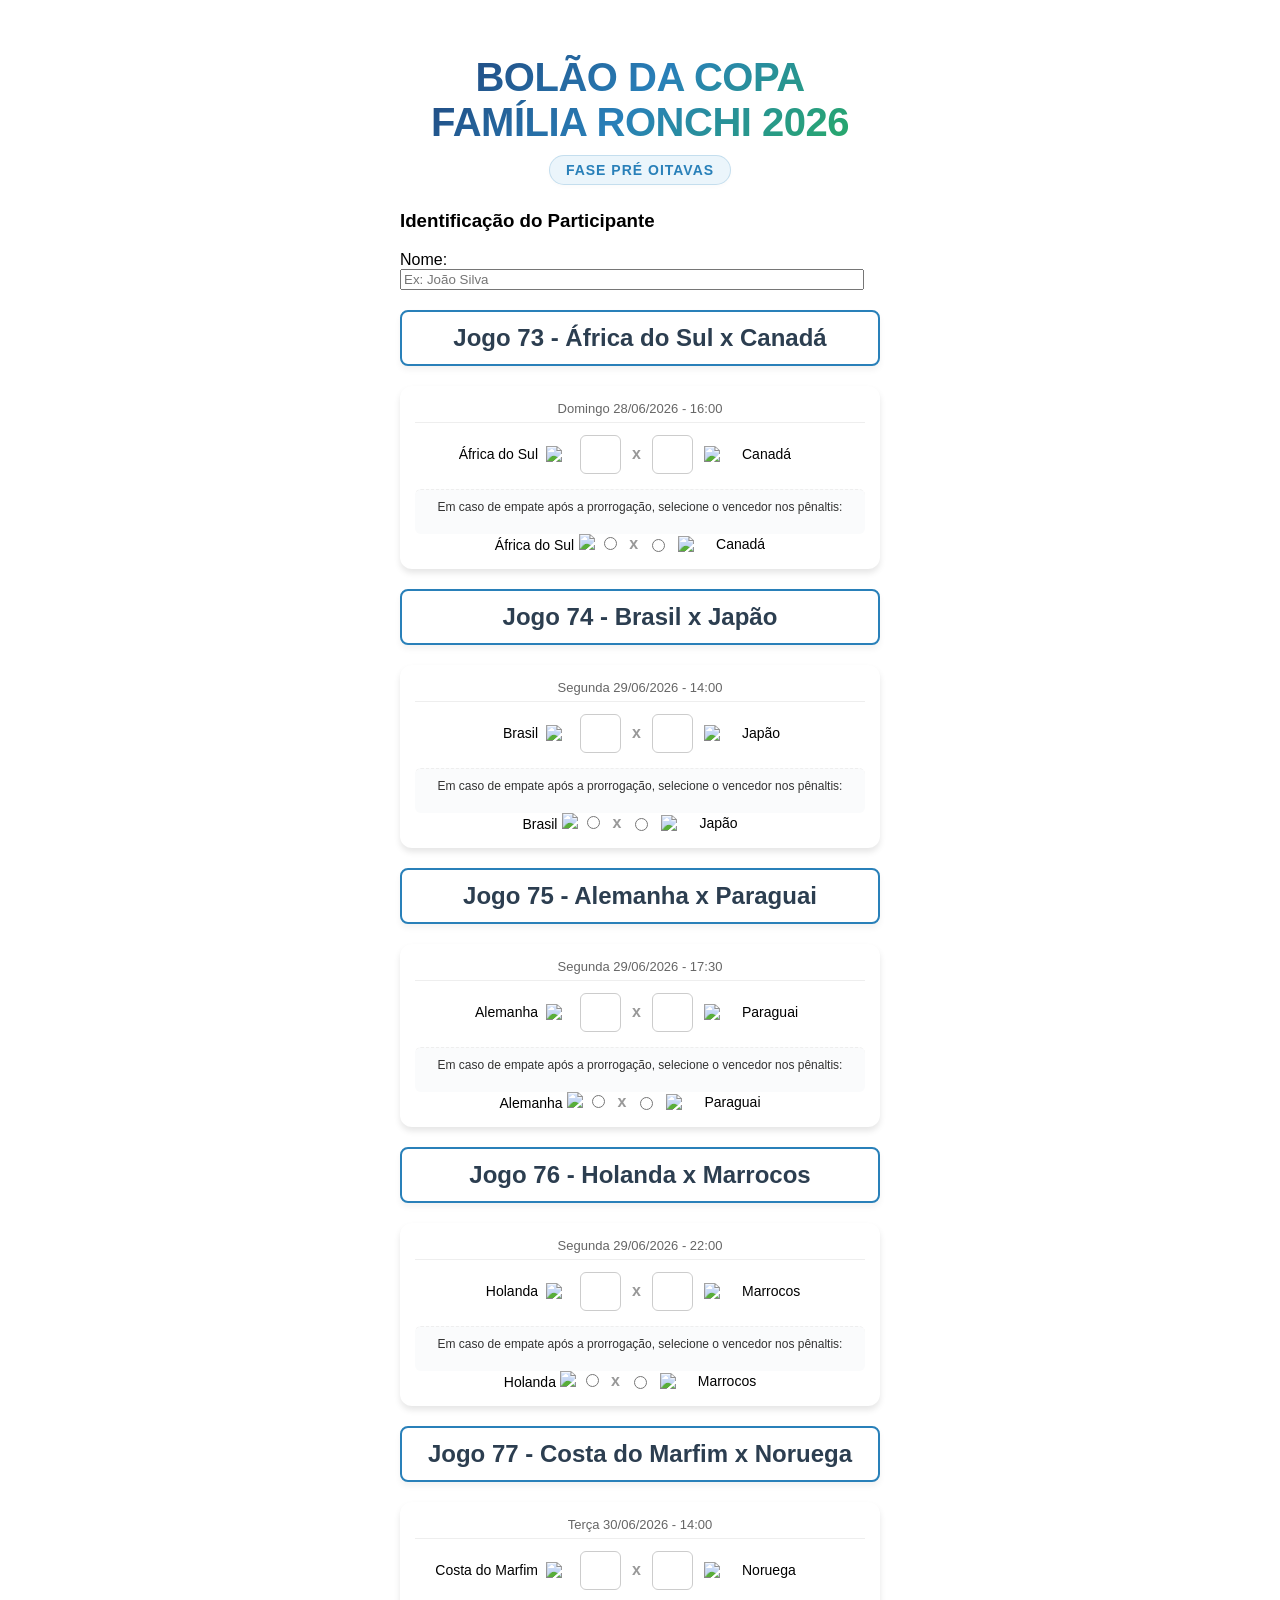
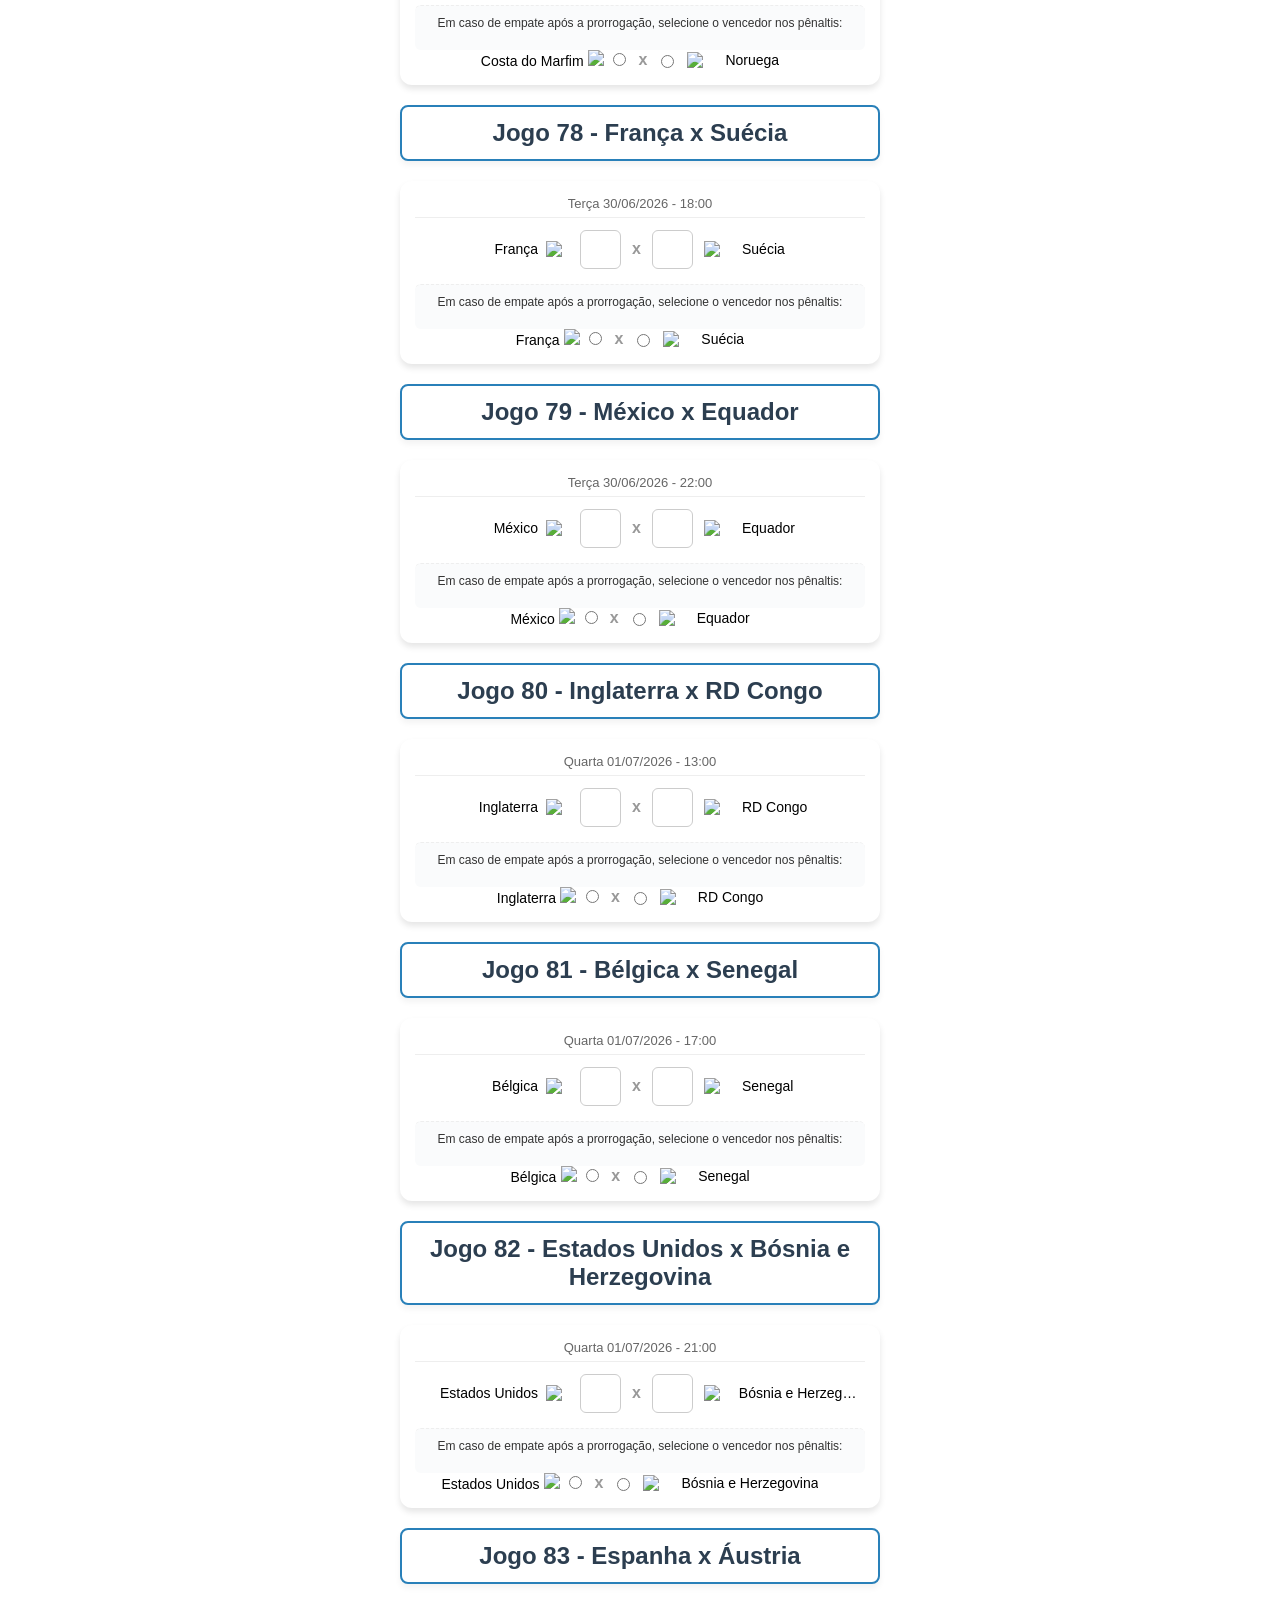
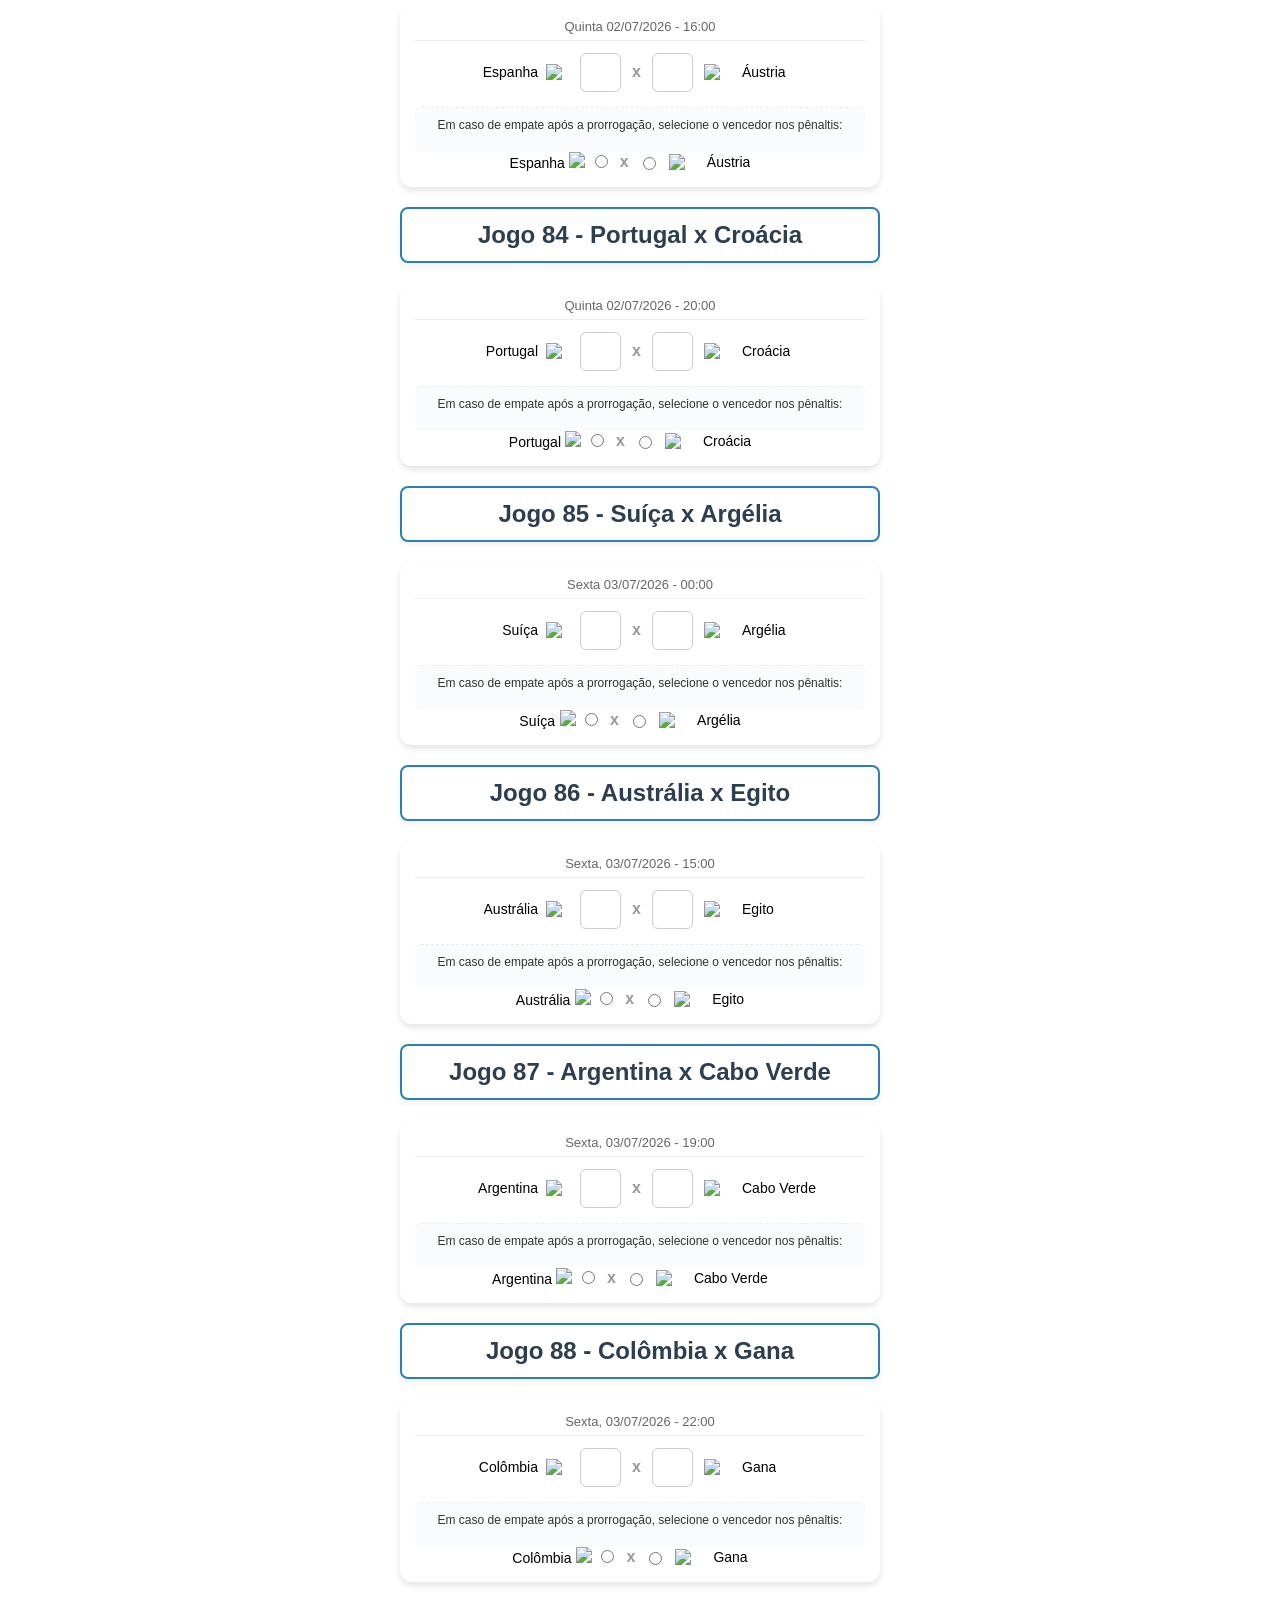
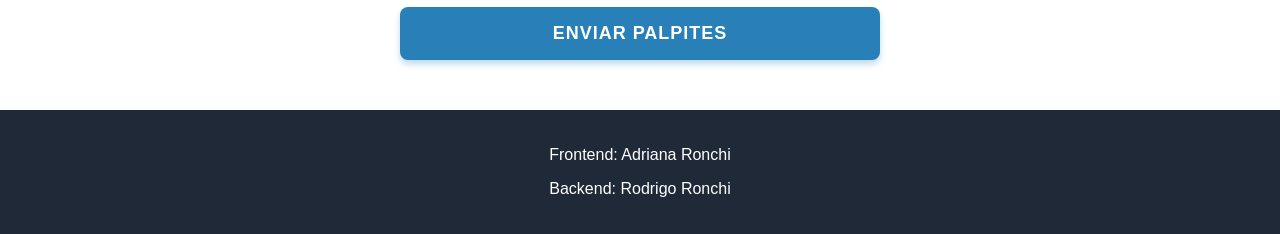
==== index.html @ bff27039 "Add files via upload" ====
<!DOCTYPE html>
<html lang="pt-BR">

<head>
    <meta charset="UTF-8">
    <meta name="viewport" content="width=device-width, initial-scale=1.0">
    <title>Bolão da Copa 2026</title>

    <link rel="stylesheet" href="style.css">
</head>



<body>

    <div class="container">

        <form action="#" method="post" id="form-bolao-preoitavas">

            <!-- TOPO REESTILIZADO -->
            <header class="cabecalho-principal">
                <h1>Bolão da Copa Família Ronchi 2026</h1>
                <div class="subtitulo-badge">Fase Pré Oitavas</div>
            </header>

            <div class="card-identificacao">
                <h3>Identificação do Participante</h3>
                <div class="campo-grupo">
                    <label for="nome-usuario">Nome:</label>
                    <input type="text" id="nome-usuario" name="nome_usuario" placeholder="Ex: João Silva" required>
                </div>
            </div>

            <!-- ==================== OITAVAS DE FINAL ==================== -->

            <!-- Jogo 73 - África do Sul x Canadá -->
            <div class="grupo">Jogo 73 - África do Sul x Canadá</div>
            <div class="jogo">
                <div class="data">Domingo 28/06/2026 - 16:00</div>
                <div class="time time-esquerda">
                    <span>África do Sul</span>
                    <img src="https://flagcdn.com/w40/za.png" class="bandeira">
                </div>
                <div class="placar"><input type="number"  min="0" name="africa_sul"></div>
                <div class="x">x</div>
                <div class="placar"><input type="number" min="0" name="canada"></div>
                <div class="time time-direita">
                    <img src="https://flagcdn.com/w40/ca.png" class="bandeira">
                    <span>Canadá</span>
                </div>
                <div class="linha-palpite">
                    <span>Em caso de empate após a prorrogação, selecione o vencedor nos
                        pênaltis:</span>
                </div>
                <label class="penaulti">
                    <span>África do Sul</span>
                    <img src="https://flagcdn.com/w40/za.png" class="bandeira">
                    <input type="radio" name="penaltis_73" value="África do Sul">
                </label>
                <div class="x">x</div>
                <label class="penalti">
                    <input type="radio" name="penaltis_73" value="Canadá">
                    <img src="https://flagcdn.com/w40/ca.png" class="bandeira">
                    <span>Canadá</span>
                </label>
            </div>

            <!-- Jogo 74 - Brasil x Japão -->
            <div class="grupo">Jogo 74 - Brasil x Japão</div>
            <div class="jogo">
                <div class="data">Segunda 29/06/2026 - 14:00</div>
                <div class="time time-esquerda">
                    <span>Brasil</span>
                    <img src="https://flagcdn.com/w40/br.png" class="bandeira">
                </div>
                <div class="placar"><input type="number" min="0" name="brasil"></div>
                <div class="x">x</div>
                <div class="placar"><input type="number" min="0" name="japao"></div>
                <div class="time time-direita">
                    <img src="https://flagcdn.com/h20/jp.png" class="bandeira">
                    <span>Japão</span>
                </div>
                <div class="linha-palpite">
                    <span>Em caso de empate após a prorrogação, selecione o vencedor nos
                        pênaltis:</span>
                </div>
                <label class="penaulti">
                    <span>Brasil</span>
                    <img src="https://flagcdn.com/w40/br.png" class="bandeira">
                    <input type="radio" name="penaltis_74" value="Brasil">
                </label>
                <div class="x">x</div>
                <label class="penalti">
                    <input type="radio" name="penaltis_74" value="Japão">
                    <img src="https://flagcdn.com/h20/jp.png" class="bandeira">
                    <span>Japão</span>
                </label>
            </div>

            <!-- Jogo 75 - Alemanha x Paraguai -->
            <div class="grupo">Jogo 75 - Alemanha x Paraguai</div>
            <div class="jogo">
                <div class="data">Segunda 29/06/2026 - 17:30</div>
                <div class="time time-esquerda">
                    <span>Alemanha</span>
                    <img src="https://flagcdn.com/h20/de.png" class="bandeira">
                </div>
                <div class="placar"><input type="number" min="0" name="alemanha"></div>
                <div class="x">x</div>
                <div class="placar"><input type="number" min="0" name="paraguai"></div>
                <div class="time time-direita">
                    <img src="https://flagcdn.com/h60/py.png" class="bandeira">
                    <span>Paraguai</span>
                </div>
                <div class="linha-palpite">
                    <span>Em caso de empate após a prorrogação, selecione o vencedor nos
                        pênaltis:</span>
                </div>
                <label class="penaulti">
                    <span>Alemanha</span>
                    <img src="https://flagcdn.com/h20/de.png" class="bandeira">
                    <input type="radio" name="penaltis_75" value="Alemanha">
                </label>
                <div class="x">x</div>
                <label class="penalti">
                    <input type="radio" name="penaltis_75" value="Paraguai">
                    <img src="https://flagcdn.com/h60/py.png" class="bandeira">
                    <span>Paraguai</span>
                </label>
            </div>

            <!-- Jogo 76 - Holanda x Marrocos -->
            <div class="grupo">Jogo 76 - Holanda x Marrocos</div>
            <div class="jogo">
                <div class="data">Segunda 29/06/2026 - 22:00</div>
                <div class="time time-esquerda">
                    <span>Holanda</span>
                    <img src="https://flagcdn.com/h20/nl.png" class="bandeira">
                </div>
                <div class="placar"><input type="number" min="0" name="holanda"></div>
                <div class="x">x</div>
                <div class="placar"><input type="number" min="0" name="marrocos"></div>
                <div class="time time-direita">
                    <img src="https://flagcdn.com/w40/ma.png" class="bandeira">
                    <span>Marrocos</span>
                </div>
                <div class="linha-palpite">
                    <span>Em caso de empate após a prorrogação, selecione o vencedor nos
                        pênaltis:</span>
                </div>
                <label class="penaulti">
                    <span>Holanda</span>
                    <img src="https://flagcdn.com/h20/nl.png" class="bandeira">
                    <input type="radio" name="penaltis_76" value="Holanda">
                </label>
                <div class="x">x</div>
                <label class="penalti">
                    <input type="radio" name="penaltis_76" value="Marrocos">
                    <img src="https://flagcdn.com/w40/ma.png" class="bandeira">
                    <span>Marrocos</span>
                </label>
            </div>

            <!-- Jogo 77 - Costa do Marfim x Noruega -->
            <div class="grupo">Jogo 77 - Costa do Marfim x Noruega</div>
            <div class="jogo">
                <div class="data">Terça 30/06/2026 - 14:00</div>
                <div class="time time-esquerda">
                    <span>Costa do Marfim</span>
                    <img src="https://flagcdn.com/h20/ci.png" class="bandeira">
                </div>
                <div class="placar"><input type="number" min="0" name="costa_do_marfim"></div>
                <div class="x">x</div>
                <div class="placar"><input type="number" min="0" name="noruega"></div>
                <div class="time time-direita">
                    <img src="https://flagcdn.com/h20/no.png" class="bandeira">
                    <span>Noruega</span>
                </div>
                <div class="linha-palpite">
                    <span>Em caso de empate após a prorrogação, selecione o vencedor nos
                        pênaltis:</span>
                </div>
                <label class="penaulti">
                    <span>Costa do Marfim</span>
                    <img src="https://flagcdn.com/h20/ci.png" class="bandeira">
                    <input type="radio" name="penaltis_77" value="Costa do Marfim">
                </label>
                <div class="x">x</div>
                <label class="penalti">
                    <input type="radio" name="penaltis_77" value="Noruega">
                    <img src="https://flagcdn.com/h20/no.png" class="bandeira">
                    <span>Noruega</span>
                </label>
            </div>

            <!-- Jogo 78 - França x Suécia -->
            <div class="grupo">Jogo 78 - França x Suécia</div>
            <div class="jogo">
                <div class="data">Terça 30/06/2026 - 18:00</div>
                <div class="time time-esquerda">
                    <span>França</span>
                    <img src="https://flagcdn.com/h20/fr.png" class="bandeira">
                </div>
                <div class="placar"><input type="number" min="0" name="franca"></div>
                <div class="x">x</div>
                <div class="placar"><input type="number" min="0" name="suecia"></div>
                <div class="time time-direita">
                    <img src="https://flagcdn.com/h20/se.png" class="bandeira">
                    <span>Suécia</span>
                </div>
                <div class="linha-palpite">
                    <span>Em caso de empate após a prorrogação, selecione o vencedor nos
                        pênaltis:</span>
                </div>
                <label class="penaulti">
                    <span>França</span>
                    <img src="https://flagcdn.com/h20/fr.png" class="bandeira">
                    <input type="radio" name="penaltis_78" value="França">
                </label>
                <div class="x">x</div>
                <label class="penalti">
                    <input type="radio" name="penaltis_78" value="Suécia">
                    <img src="https://flagcdn.com/h20/se.png" class="bandeira">
                    <span>Suécia</span>
                </label>
            </div>

            <!-- Jogo 79 - México x Equador -->
            <div class="grupo">Jogo 79 - México x Equador</div>
            <div class="jogo">
                <div class="data">Terça 30/06/2026 - 22:00</div>
                <div class="time time-esquerda">
                    <span>México</span>
                    <img src="https://flagcdn.com/w40/mx.png" class="bandeira">
                </div>
                <div class="placar"><input type="number" min="0" name="mexico"></div>
                <div class="x">x</div>
                <div class="placar"><input type="number" min="0" name="equador"></div>
                <div class="time time-direita">
                    <img src="https://flagcdn.com/h20/ec.png" class="bandeira">
                    <span>Equador</span>
                </div>
                <div class="linha-palpite">
                    <span>Em caso de empate após a prorrogação, selecione o vencedor nos
                        pênaltis:</span>
                </div>
                <label class="penaulti">
                    <span>México</span>
                    <img src="https://flagcdn.com/w40/mx.png" class="bandeira">
                    <input type="radio" name="penaltis_79" value="México">
                </label>
                <div class="x">x</div>
                <label class="penalti">
                    <input type="radio" name="penaltis_79" value="Equador">
                    <img src="https://flagcdn.com/h20/ec.png" class="bandeira">
                    <span>Equador</span>
                </label>
            </div>

            <!-- Jogo 80 - Inglaterra x RD Congo -->
            <div class="grupo">Jogo 80 - Inglaterra x RD Congo</div>
            <div class="jogo">
                <div class="data">Quarta 01/07/2026 - 13:00</div>
                <div class="time time-esquerda">
                    <span>Inglaterra</span>
                    <img src="https://flagcdn.com/h20/gb-eng.png" class="bandeira">
                </div>
                <div class="placar"><input type="number" min="0" name="inglaterra"></div>
                <div class="x">x</div>
                <div class="placar"><input type="number" min="0" name="rd_congo"></div>
                <div class="time time-direita">
                    <img src="https://flagcdn.com/h20/cd.png" class="bandeira">
                    <span>RD Congo</span>
                </div>
                <div class="linha-palpite">
                    <span>Em caso de empate após a prorrogação, selecione o vencedor nos
                        pênaltis:</span>
                </div>
                <label class="penaulti">
                    <span>Inglaterra</span>
                    <img src="https://flagcdn.com/h20/gb-eng.png" class="bandeira">
                    <input type="radio" name="penaltis_80" value="Inglaterra">
                </label>
                <div class="x">x</div>
                <label class="penalti">
                    <input type="radio" name="penaltis_80" value="RD Congo">
                    <img src="https://flagcdn.com/h20/cd.png" class="bandeira">
                    <span>RD Congo</span>
                </label>
            </div>

            <!-- Jogo 81 - Bélgica x Senegal -->
            <div class="grupo">Jogo 81 - Bélgica x Senegal</div>
            <div class="jogo">
                <div class="data">Quarta 01/07/2026 - 17:00</div>
                <div class="time time-esquerda">
                    <span>Bélgica</span>
                    <img src="https://flagcdn.com/h20/be.png" class="bandeira">
                </div>
                <div class="placar"><input type="number" min="0" name="belgica"></div>
                <div class="x">x</div>
                <div class="placar"><input type="number" min="0" name="senegal"></div>
                <div class="time time-direita">
                    <img src="https://flagcdn.com/h20/sn.png" class="bandeira">
                    <span>Senegal</span>
                </div>
                <div class="linha-palpite">
                    <span>Em caso de empate após a prorrogação, selecione o vencedor nos
                        pênaltis:</span>
                </div>
                <label class="penaulti">
                    <span>Bélgica</span>
                    <img src="https://flagcdn.com/h20/be.png" class="bandeira">
                    <input type="radio" name="penaltis_81" value="Bélgica">
                </label>
                <div class="x">x</div>
                <label class="penalti">
                    <input type="radio" name="penaltis_81" value="Senegal">
                    <img src="https://flagcdn.com/h20/sn.png" class="bandeira">
                    <span>Senegal</span>
                </label>
            </div>

            <!-- Jogo 82 - Estados Unidos x Bósnia e Herzegovina -->
            <div class="grupo">Jogo 82 - Estados Unidos x Bósnia e Herzegovina</div>
            <div class="jogo">
                <div class="data">Quarta 01/07/2026 - 21:00</div>
                <div class="time time-esquerda">
                    <span>Estados Unidos</span>
                    <img src="https://flagcdn.com/h20/us.png" class="bandeira">
                </div>
                <div class="placar"><input type="number" min="0" name="estados_unidos"></div>
                <div class="x">x</div>
                <div class="placar"><input type="number" min="0" name="bosnia"></div>
                <div class="time time-direita">
                    <img src="https://flagcdn.com/w40/ba.png" class="bandeira">
                    <span>Bósnia e Herzegovina</span>
                </div>
                <div class="linha-palpite">
                    <span>Em caso de empate após a prorrogação, selecione o vencedor nos
                        pênaltis:</span>
                </div>
                <label class="penaulti">
                    <span>Estados Unidos</span>
                    <img src="https://flagcdn.com/h20/us.png" class="bandeira">
                    <input type="radio" name="penaltis_82" value="Estados Unidos">
                </label>
                <div class="x">x</div>
                <label class="penalti">
                    <input type="radio" name="penaltis_82" value="Bósnia e Herzegovina">
                    <img src="https://flagcdn.com/w40/ba.png" class="bandeira">
                    <span>Bósnia e Herzegovina</span>
                </label>
            </div>

            <!-- Jogo 83 - Espanha x Áustria -->
            <div class="grupo">Jogo 83 - Espanha x Áustria</div>
            <div class="jogo">
                <div class="data">Quinta 02/07/2026 - 16:00</div>
                <div class="time time-esquerda">
                    <span>Espanha</span>
                    <img src="https://flagcdn.com/h20/es.png" class="bandeira">
                </div>
                <div class="placar"><input type="number" min="0" name="espanha"></div>
                <div class="x">x</div>
                <div class="placar"><input type="number" min="0" name="austria"></div>
                <div class="time time-direita">
                    <img src="https://flagcdn.com/h20/at.png" class="bandeira">
                    <span>Áustria</span>
                </div>
                <div class="linha-palpite">
                    <span>Em caso de empate após a prorrogação, selecione o vencedor nos
                        pênaltis:</span>
                </div>
                <label class="penaulti">
                    <span>Espanha</span>
                    <img src="https://flagcdn.com/h20/es.png" class="bandeira">
                    <input type="radio" name="penaltis_83" value="Espanha">
                </label>
                <div class="x">x</div>
                <label class="penalti">
                    <input type="radio" name="penaltis_83" value="Áustria">
                    <img src="https://flagcdn.com/h20/at.png" class="bandeira">
                    <span>Áustria</span>
                </label>
            </div>

            <!-- Jogo 84 - Portugal x Croácia -->
            <div class="grupo">Jogo 84 - Portugal x Croácia</div>
            <div class="jogo">
                <div class="data">Quinta 02/07/2026 - 20:00</div>
                <div class="time time-esquerda">
                    <span>Portugal</span>
                    <img src="https://flagcdn.com/h20/pt.png" class="bandeira">
                </div>
                <div class="placar"><input type="number" min="0" name="portugal"></div>
                <div class="x">x</div>
                <div class="placar"><input type="number" min="0" name="croacia"></div>
                <div class="time time-direita">
                    <img src="https://flagcdn.com/h20/hr.png" class="bandeira">
                    <span>Croácia</span>
                </div>
                <div class="linha-palpite">
                    <span>Em caso de empate após a prorrogação, selecione o vencedor nos
                        pênaltis:</span>
                </div>
                <label class="penaulti">
                    <span>Portugal</span>
                    <img src="https://flagcdn.com/h20/pt.png" class="bandeira">
                    <input type="radio" name="penaltis_84" value="Portugal">
                </label>
                <div class="x">x</div>
                <label class="penalti">
                    <input type="radio" name="penaltis_84" value="Croácia">
                    <img src="https://flagcdn.com/h20/hr.png" class="bandeira">
                    <span>Croácia</span>
                </label>
            </div>

            <!-- Jogo 85 - Suíça x Argélia -->
            <div class="grupo">Jogo 85 - Suíça x Argélia</div>
            <div class="jogo">
                <div class="data">Sexta 03/07/2026 - 00:00</div>
                <div class="time time-esquerda">
                    <span>Suíça</span>
                    <img src="https://flagcdn.com/w40/ch.png" class="bandeira">
                </div>
                <div class="placar"><input type="number" min="0" name="suica"></div>
                <div class="x">x</div>
                <div class="placar"><input type="number" min="0" name="argelia"></div>
                <div class="time time-direita">
                    <img src="https://flagcdn.com/h20/dz.png" class="bandeira">
                    <span>Argélia</span>
                </div>
                <div class="linha-palpite">
                    <span>Em caso de empate após a prorrogação, selecione o vencedor nos
                        pênaltis:</span>
                </div>
                <label class="penaulti">
                    <span>Suíça</span>
                    <img src="https://flagcdn.com/w40/ch.png" class="bandeira">
                    <input type="radio" name="penaltis_85" value="Suíça">
                </label>
                <div class="x">x</div>
                <label class="penalti">
                    <input type="radio" name="penaltis_85" value="Argélia">
                    <img src="https://flagcdn.com/h20/dz.png" class="bandeira">
                    <span>Argélia</span>
                </label>
            </div>

            <!-- Jogo 86 - Austrália x Egito -->
            <div class="grupo">Jogo 86 - Austrália x Egito</div>
            <div class="jogo">
                <div class="data">Sexta, 03/07/2026 - 15:00</div>
                <div class="time time-esquerda">
                    <span>Austrália</span>
                    <img src="https://flagcdn.com/h20/au.png" class="bandeira">
                </div>
                <div class="placar"><input type="number" min="0" name="australia"></div>
                <div class="x">x</div>
                <div class="placar"><input type="number" min="0" name="egito"></div>
                <div class="time time-direita">
                    <img src="https://flagcdn.com/w20/eg.png" class="bandeira">
                    <span>Egito</span>
                </div>
                <div class="linha-palpite">
                    <span>Em caso de empate após a prorrogação, selecione o vencedor nos
                        pênaltis:</span>
                </div>
                <label class="penaulti">
                    <span>Austrália</span>
                    <img src="https://flagcdn.com/h20/au.png" class="bandeira">
                    <input type="radio" name="penaltis_86" value="Austrália">
                </label>
                <div class="x">x</div>
                <label class="penalti">
                    <input type="radio" name="penaltis_86" value="Egito">
                    <img src="https://flagcdn.com/w20/eg.png" class="bandeira">
                    <span>Egito</span>
                </label>
            </div>

            <!-- Jogo 87 - Argentina x Cabo Verde -->
            <div class="grupo">Jogo 87 - Argentina x Cabo Verde</div>
            <div class="jogo">
                <div class="data">Sexta, 03/07/2026 - 19:00</div>
                <div class="time time-esquerda">
                    <span>Argentina</span>
                    <img src="https://flagcdn.com/h20/ar.png" class="bandeira">
                </div>
                <div class="placar"><input type="number" min="0" name="argentina"></div>
                <div class="x">x</div>
                <div class="placar"><input type="number" min="0" name="cabo_verde"></div>
                <div class="time time-direita">
                    <img src="https://flagcdn.com/h20/cv.png" class="bandeira">
                    <span>Cabo Verde</span>
                </div>
                <div class="linha-palpite">
                    <span>Em caso de empate após a prorrogação, selecione o vencedor nos
                        pênaltis:</span>
                </div>
                <label class="penaulti">
                    <span>Argentina</span>
                    <img src="https://flagcdn.com/h20/ar.png" class="bandeira">
                    <input type="radio" name="penaltis_87" value="Argentina">
                </label>
                <div class="x">x</div>
                <label class="penalti">
                    <input type="radio" name="penaltis_87" value="Cabo Verde">
                    <img src="https://flagcdn.com/h20/cv.png" class="bandeira">
                    <span>Cabo Verde</span>
                </label>
            </div>

            <!-- Jogo 88 - Colômbia x Gana -->
            <div class="grupo">Jogo 88 - Colômbia x Gana</div>
            <div class="jogo">
                <div class="data">Sexta, 03/07/2026 - 22:00</div>
                <div class="time time-esquerda">
                    <span>Colômbia</span>
                    <img src="https://flagcdn.com/h20/co.png" class="bandeira">
                </div>
                <div class="placar"><input type="number" min="0" name="colombia"></div>
                <div class="x">x</div>
                <div class="placar"><input type="number" min="0" name="gana"></div>
                <div class="time time-direita">
                    <img src="https://flagcdn.com/h20/gh.png" class="bandeira">
                    <span>Gana</span>
                </div>
                <div class="linha-palpite">
                    <span>Em caso de empate após a prorrogação, selecione o vencedor nos
                        pênaltis:</span>
                </div>
                <label class="penaulti">
                    <span>Colômbia</span>
                    <img src="https://flagcdn.com/h20/co.png" class="bandeira">
                    <input type="radio" name="penaltis_88" value="Colômbia">
                </label>
                <div class="x">x</div>
                <label class="penalti">
                    <input type="radio" name="penaltis_88" value="Gana">
                    <img src="https://flagcdn.com/h20/gh.png" class="bandeira">
                    <span>Gana</span>
                </label>
            </div>

            <button type="submit" class="btn-enviar">Enviar Palpites</button>

        </form>

    </div>
    <footer style="background:#1f2937; color:white; padding:20px; text-align:center; width: 100%;">
        <p>Frontend: Adriana Ronchi</p>
        <p>Backend: Rodrigo Ronchi</p>
    </footer>

    <script>
        document.getElementById("form-bolao-preoitavas").addEventListener("submit", async function (e) {
            e.preventDefault();

            // cria loading
            const loading = document.createElement("div");

            loading.innerHTML = "⏳ Enviando...";
            loading.style.position = "fixed";
            loading.style.top = "50%";
            loading.style.left = "50%";
            loading.style.transform = "translate(-50%, -50%)";
            loading.style.padding = "20px";
            loading.style.background = "#000";
            loading.style.color = "#fff";
            loading.style.fontSize = "20px";
            loading.style.borderRadius = "10px";
            loading.style.zIndex = "9999";

            document.body.appendChild(loading);

            const form = e.target;
            const dados = new FormData(form);

            const objeto = {};

            dados.forEach((valor, chave) => {
                objeto[chave] = valor;
            });

            try {
                const resposta = await fetch("https://script.google.com/macros/s/AKfycbzwiI1jvRr_4sOEXU-rvjRC87A_603EOsMR59U7cGkMD0xaRLn83I8tT8C55k2_USt9/exec", {
                    method: "POST",
                    body: JSON.stringify(objeto)
                });

                const resultado = await resposta.text();

                console.log(resultado);

                alert("Palpites enviados com sucesso!");
                form.reset();

            } catch (erro) {
                console.error(erro);
                alert("Erro ao enviar os palpites.");
            }

            // remove loading
            loading.remove();
        });
    </script>


    <script>
        const form = document.getElementById('form-bolao-preoitavas');
        const STORAGE_KEY = 'dadosFormulario';

        // Restaurar dados ao abrir a página
        window.addEventListener('load', () => {
            const dadosSalvos = localStorage.getItem(STORAGE_KEY);

            if (dadosSalvos) {
                const dados = JSON.parse(dadosSalvos);

                Object.keys(dados).forEach(nomeCampo => {
                    const campo = form.elements[nomeCampo];

                    if (campo) {
                        campo.value = dados[nomeCampo];
                    }
                });
            }
        });

        // Salvar automaticamente enquanto digita
        form.addEventListener('input', () => {
            const dados = {};

            Array.from(form.elements).forEach(campo => {
                if (campo.name) {
                    dados[campo.name] = campo.value;
                }
            });

            localStorage.setItem(STORAGE_KEY, JSON.stringify(dados));
        });
    </script>

</body>

</html>
---- style.css ----
/* --- CONFIGURAÇÕES GERAIS --- */
body {
    font-family: Arial, sans-serif;
    #2471a3; /* Azul um pouco mais escuro */
    margin: 0;
    padding: 15px;
    padding-bottom: 0px;
    display: flex;
    flex-direction: column;
    align-items: center;
}
/* --- CONFIGURAÇÃO DO CONTAINER PRINCIPAL --- */
.container {
    width: 100%;
    max-width: 500px; /* Mantém o alinhamento perfeito com os cards e caixas dos grupos */
    margin: 0 auto;
    padding: 10px;
    box-sizing: border-box;
}

.grupo {
    background-color: #ffffff; /* Fundo branco para destacar */;
    color: #2c3e50;            /* Cor do texto escura e elegante */   
    font-size: 24px;
    font-weight: bold;
    text-align: center;
    margin-bottom: 20px;
    width: 100%;
    max-width: 500px;

    /* Espaçamentos unificados */
    padding: 12px 20px;        /* Espaço interno para o texto respirar */
    margin: 20px auto;         /* Margem externa centralizada */
    
    /* Alinhamento com os cards existentes */
    width: 100%;               /* Ocupa a largura do mobile */
    max-width: 500px;          /* Mantém o mesmo tamanho dos blocos de jogos */
    box-sizing: border-box;    /* Garante que o padding não estoure a tela */
    
    /* Bordas e Cantos combinando com o botão azul */
    border: 2px solid #2980b9; /* Borda sólida com o azul do botão */
    border-radius: 8px;        /* Mesma curvatura dos cards e botões */
    
    /* Sombra suave */
    box-shadow: 0 4px 6px rgba(0, 0, 0, 0.05); 
}

/* --- ESTRUTURA DO CARD DE JOGO --- */
.jogo {
    background-color: #ffffff;
    border-radius: 12px;
    box-shadow: 0 4px 6px rgba(0, 0, 0, 0.1);
    padding: 15px;
    margin-bottom: 15px;
    width: 100%;
    max-width: 500px;
    box-sizing: border-box;
    
    /* Flexbox configurado para quebrar linhas no celular */
    display: flex;
    flex-wrap: wrap;
    align-items: center;
    justify-content: center;
}

/* Data ocupa 100% da largura no topo do card */
.data {
    width: 100%;
    text-align: center;
    font-size: 13px;
    color: #666;
    margin-bottom: 12px;
    border-bottom: 1px solid #eee;
    padding-bottom: 6px;
}

.time-esquerda {
    justify-content: flex-end;
    margin-right: 2px;
}

.time-direita {
    justify-content: flex-start;
    margin-left: 9px;
}

/* --- ÁREA CENTRAL DO PLACAR --- */
.placar {
    width: 10%;
    display: flex;
    justify-content: center;
}

.placar-penaulte {
    width: 5;
    display: flex;
    justify-content: center;
}

/* Sugestão Gemini: */

.caixa-jogo {
    justify-content: center;
    background-color: #ffffff;
    border: 1px solid #e0e0e0;
    border-radius: 8px;
    padding: 5px;
    margin-bottom: 25px; /* Espaço entre as caixas dos jogos */
    box-shadow: 0 4px 6px rgba(0, 0, 0, 0.05);
}



/* --- ESTILIZAÇÃO DO CABEÇALHO --- */
.cabecalho-principal {
    text-align: center;
    margin: 30px auto 25px;
    display: flex;
    flex-direction: column;
    align-items: center;
    gap: 10px;
}

/* Título Principal com Gradiente Moderno */
.cabecalho-principal h1 {
    font-size: 40px;
    font-weight: 800;
    margin: 0;
    text-transform: uppercase;
    letter-spacing: -0.5px;
    
    /* Cria o efeito de texto colorido em degradê azul/verde esporte */
    background: linear-gradient(135deg, #1e3c72 0%, #2980b9 50%, #27ae60 100%);
    -webkit-background-clip: text;
    -webkit-text-fill-color: transparent;
    background-clip: text;
}

/* Subtítulo transformado em uma Badge (Etiqueta de Destaque) */
.subtitulo-badge {
    display: inline-block;
    background-color: #ebf5fb; /* Fundo azul bem clarinho */
    color: #2980b9;            /* Texto com o azul padrão do seu botão */
    font-size: 14px;
    font-weight: 700;
    text-transform: uppercase;
    letter-spacing: 1px;
    
    padding: 6px 16px;
    border-radius: 50px;       /* Formato pílula/oval super moderno */
    border: 1px solid rgba(41, 128, 185, 0.2);
    
    box-shadow: 0 2px 4px rgba(0, 0, 0, 0.02);
}


/* Fim da Sugestão Gemini: */
.linha-penaltis {
    margin-top: 15px;
    padding-top: 10px;
    border-top: 1px solid #ddd;
}

.linha-penaltis span {
    display: block;
    margin-bottom: 10px;
    font-size: 14px;
    font-weight: bold;
}

.penalti {
    display: inline-flex;
    align-items: center;
    gap: 8px;
    margin-right: 20px;
    cursor: pointer;
}

.penalti input {
    margin-right: 5px;
}




/* Container do placar normal (faz os times ficarem alinhados lado a lado) */
.placar-container {
/*    width: 100%; */
    display: flex;
    justify-content: center;
    align-items: center;
/*  margin-bottom: 5px; */
    gap: 15px;
    margin: 15px 0;
}

/* --- SELEÇÕES E PLACARES --- */
.time {
    display: flex;
    align-items: center;
    gap: 8px;
    width: 35%; /* Limita a largura para alinhar com o placar */
}


/*
.linha-palpite {
    background-color: #ffffff;
    box-shadow: 0 4px 6px rgba(0, 0, 0, 0.01);
    padding: 10px;
    margin-bottom: 15px;
    display: flex;
    flex-wrap: wrap;
    justify-content: center;
    align-items: center;
    text-align: center;
    gap: 10px;
    width: 100%;
    margin-top: 5px;
    padding-top: 10px;
    border-top: 1px dashed #eee; /* Opcional: Cria uma linha pontilhada sutil separando o texto dos inputs */
    /* ADICIONE ESTA LINHA: */

/*    
    margin-bottom: 15px; /* Empurra o que estiver abaixo para baixo */
/*    font-size: 16px
}*/

/* ==========================================================================
   4. SEÇÃO DE DESEMPATE (PÊNALTIS)
   ========================================================================== */
.linha-palpite {
    background-color: #fafbfc; /* Tom sutilmente diferente para destacar o mata-mata */
/*  padding: 12px 10px;   */
    padding: 10px;
    border-radius: 6px;
    margin-top: 15px;
    font-size: 0.9em;
    text-align: center;
    border-top: 1px dashed #eee; 
    display: flex;
    flex-wrap: wrap;
    justify-content: space-between;
    align-items: center;
    width: 100%;
    box-sizing: border-box;
    
}

/* Força o texto longo de orientação a ficar centralizado no topo da caixinha */
/*.linha-palpite > span {
    width: 100%;
    text-align: center;
    font-size: 13px;
    color: #e67e22; /* Laranja discreto para chamar atenção do usuário */
/*    font-weight: bold;
    margin-bottom: 12px;
}*/

/* ADICIONE ESTA NOVA REGRA ABAIXO: */
.linha-palpite > span {
    width: 100%;          /* Força o texto a ocupar a linha toda */
    display: block;       /* Muda o comportamento de inline para bloco */
    margin-bottom: 10px;  /* Cria um espaço sutil entre o texto e os inputs abaixo */
    font-size: 12px;      /* Opcional: ajusta o tamanho da fonte */
    color: #333;          /* Opcional: ajusta a cor do texto */
}

/* .jogo {
    background-color: #ffffff;
    border-radius: 12px;
    box-shadow: 0 4px 6px rgba(0, 0, 0, 0.1);
    padding: 15px;
    margin-bottom: 15px;
    width: 100%;
    max-width: 500px;
    box-sizing: border-box;
    
    /* Flexbox configurado para quebrar linhas no celular */

/*    display: flex;
    flex-wrap: wrap;
    align-items: center;
    justify-content: space-between;
} 
*/


.bandeira {
    width: 30px;
    height: auto;
    object-fit: contain;
}

.time span {
    font-size: 14px;
    font-weight: 500;
    white-space: nowrap;
    overflow: hidden;
    text-overflow: ellipsis; /* Corta nomes muito longos elegantemente */
}



.placar input {
/*    width: 35px; */
    width: 35px;
/*  height: 35px; */
    height: 35px;
    text-align: center;
    font-size: 16px;
    font-weight: bold;
    border: 1px solid #ccc;
    border-radius: 6px;
}

/* Remove as setas padrão do input de número */
.placar input::-webkit-outer-spin-button,
.placar input::-webkit-inner-spin-button {
    -webkit-appearance: none;
    margin: 0;
}

.x {
    width: 6%;
    text-align: center;
    font-weight: bold;
    color: #999;
}

#nome-usuario {
    width: 95%;
    
}

/* --- DESIGN RESPONSIVO PARA CELULARES PEQUENOS --- */
@media (max-width: 500px) {
    .time span {
        font-size: 11px; /* Diminui a fonte em telas muito estreitas */
    }
    
    .placar input {
        font-size: 10px;
        width: 12px;
        height: 12px;
    }
}

/* --- BOTÃO DE ENVIAR PALPITES RESPONSIVO (AZUL) --- */
.btn-enviar {
    display: block;
    width: 100%;             /* Ocupa toda a largura disponível */
    max-width: 500px;        /* Mantém o mesmo tamanho dos cards dos jogos */
    margin: 25px auto 40px;  /* Margem grande abaixo para não sumir no rodapé do celular */
    padding: 16px 20px;      /* Área de clique alta e confortável para o dedo */
    
    font-size: 18px;         /* Texto grande e legível */
    font-weight: bold;
    text-transform: uppercase;
    letter-spacing: 1px;
    
    color: #ffffff;
    background-color: #2980b9; /* Azul moderno */
    border: none;
    border-radius: 8px;      /* Cantos suavemente arredondados */
    
    cursor: pointer;
    box-shadow: 0 4px 6px rgba(41, 128, 185, 0.3);
    transition: all 0.2s ease-in-out;
}

/* Efeito ao passar o mouse (computador) */
.btn-enviar:hover {
    background-color: #2471a3; /* Azul um pouco mais escuro */
    box-shadow: 0 6px 12px rgba(36, 113, 163, 0.4);
    transform: translateY(-2px); /* Leve flutuação */
}

/* Efeito de clique (perfeito para o toque no celular) */
.btn-enviar:active {
    transform: translateY(1px);  /* Dá a sensação física de botão pressionado */
    box-shadow: 0 2px 4px rgba(36, 113, 163, 0.2);
}

.penaulti span {
    font-size: 14px;
    font-weight: 500;
    white-space: nowrap;
    overflow: hidden;
    text-overflow: ellipsis;
}


.penalti span {
    font-size: 14px;
    font-weight: 500;
    white-space: nowrap;
    overflow: hidden;
    text-overflow: ellipsis;
}
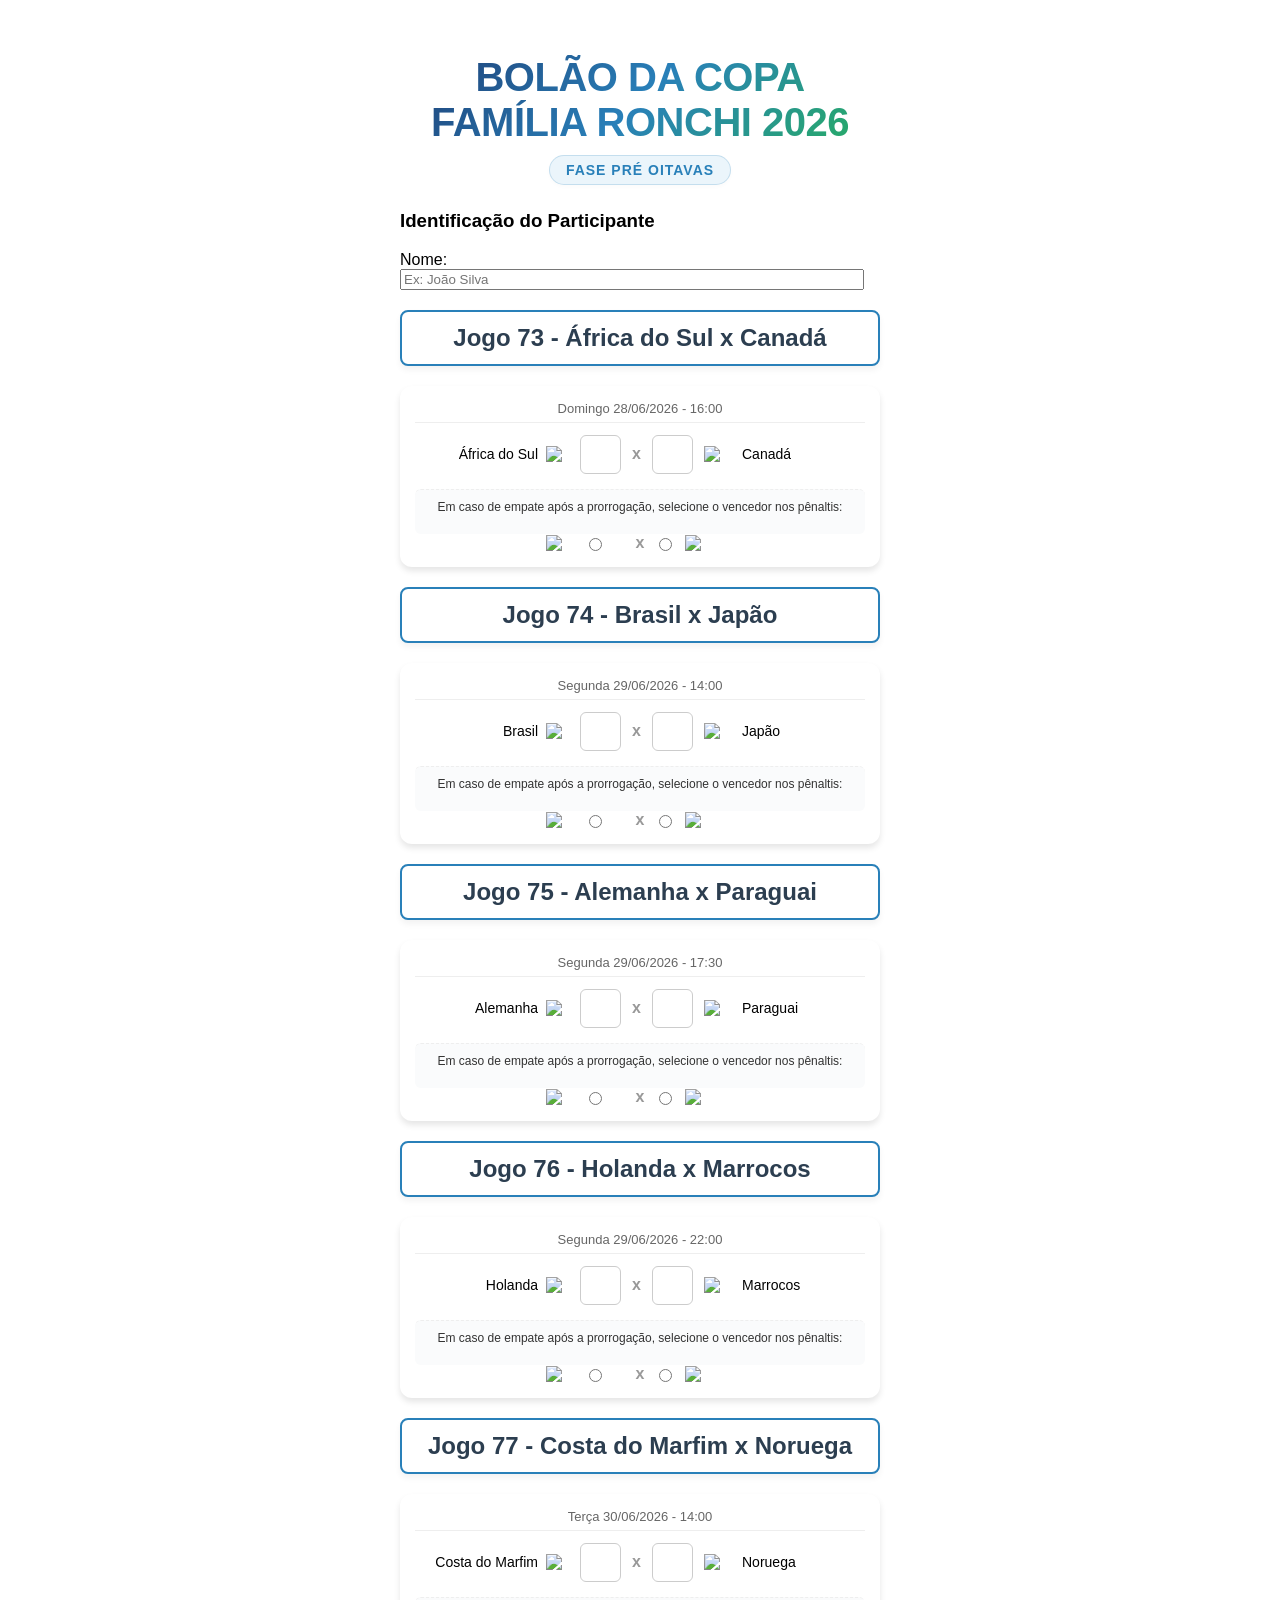
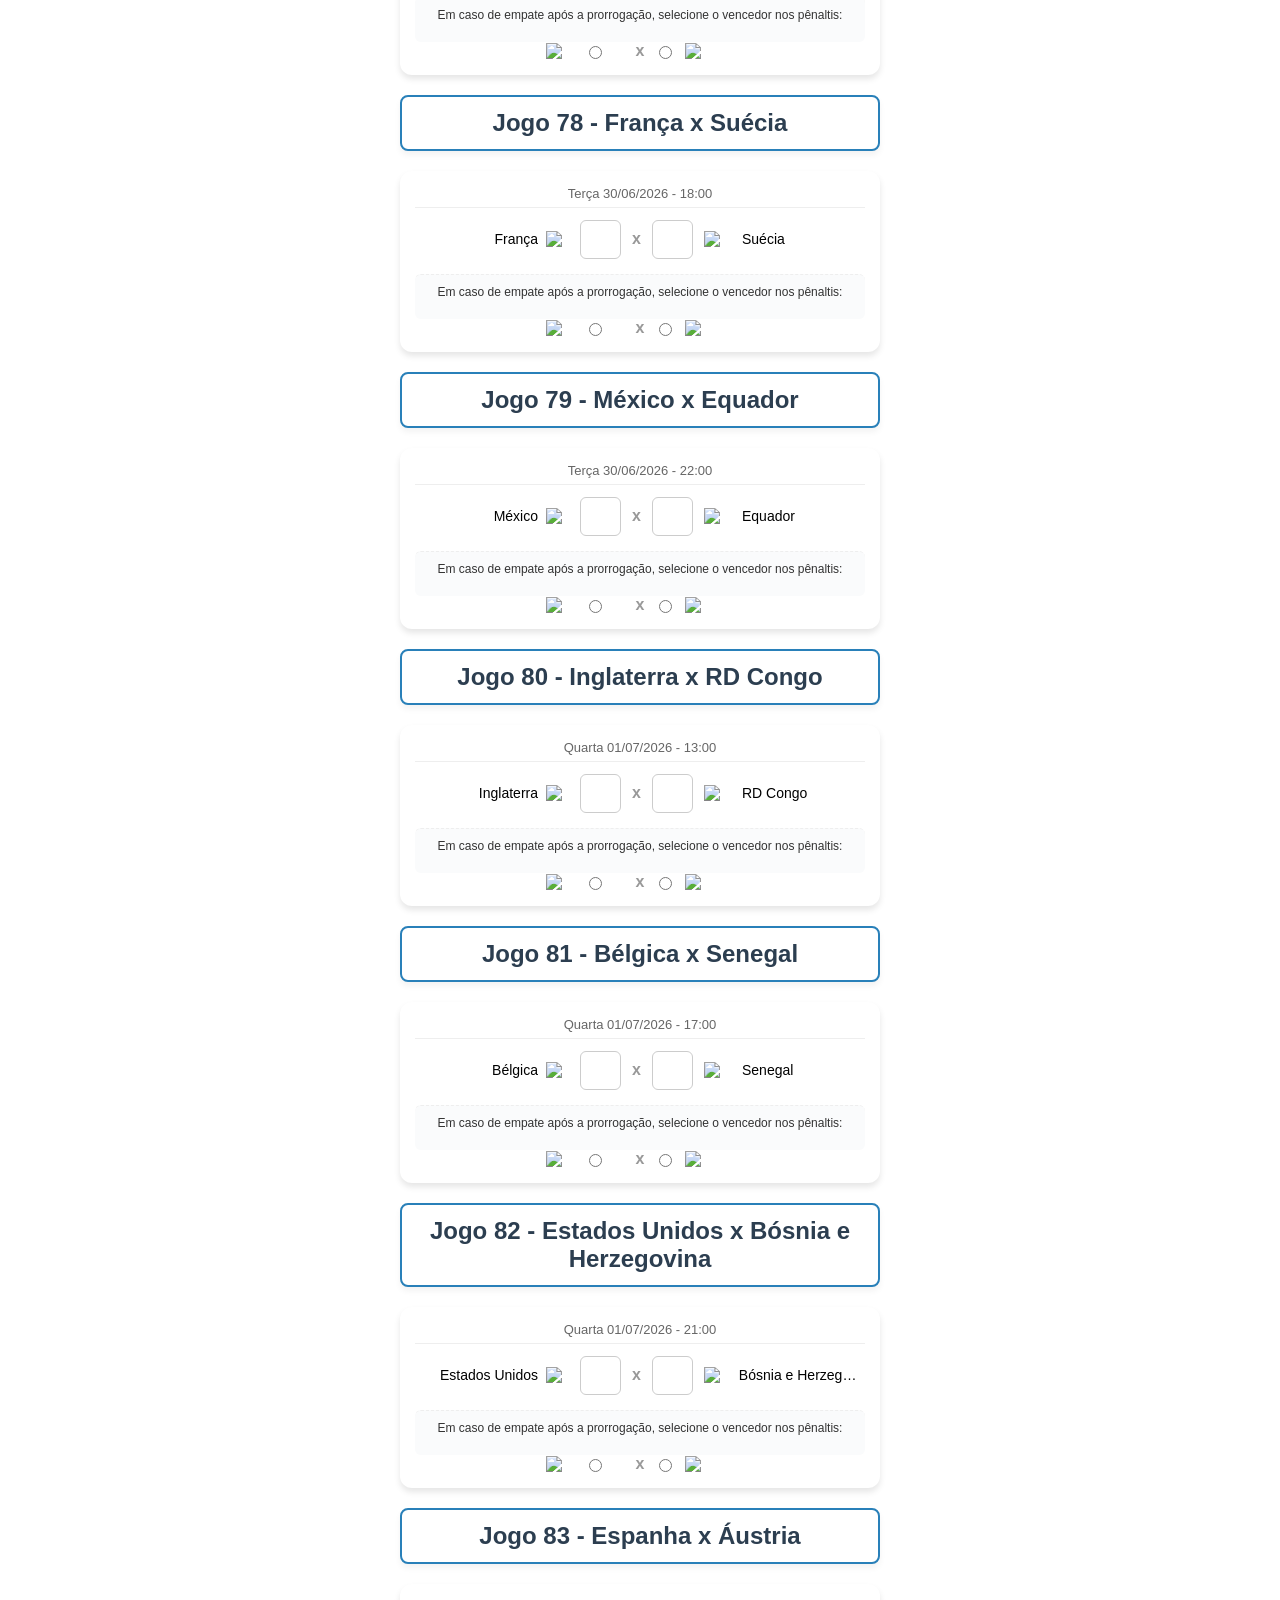
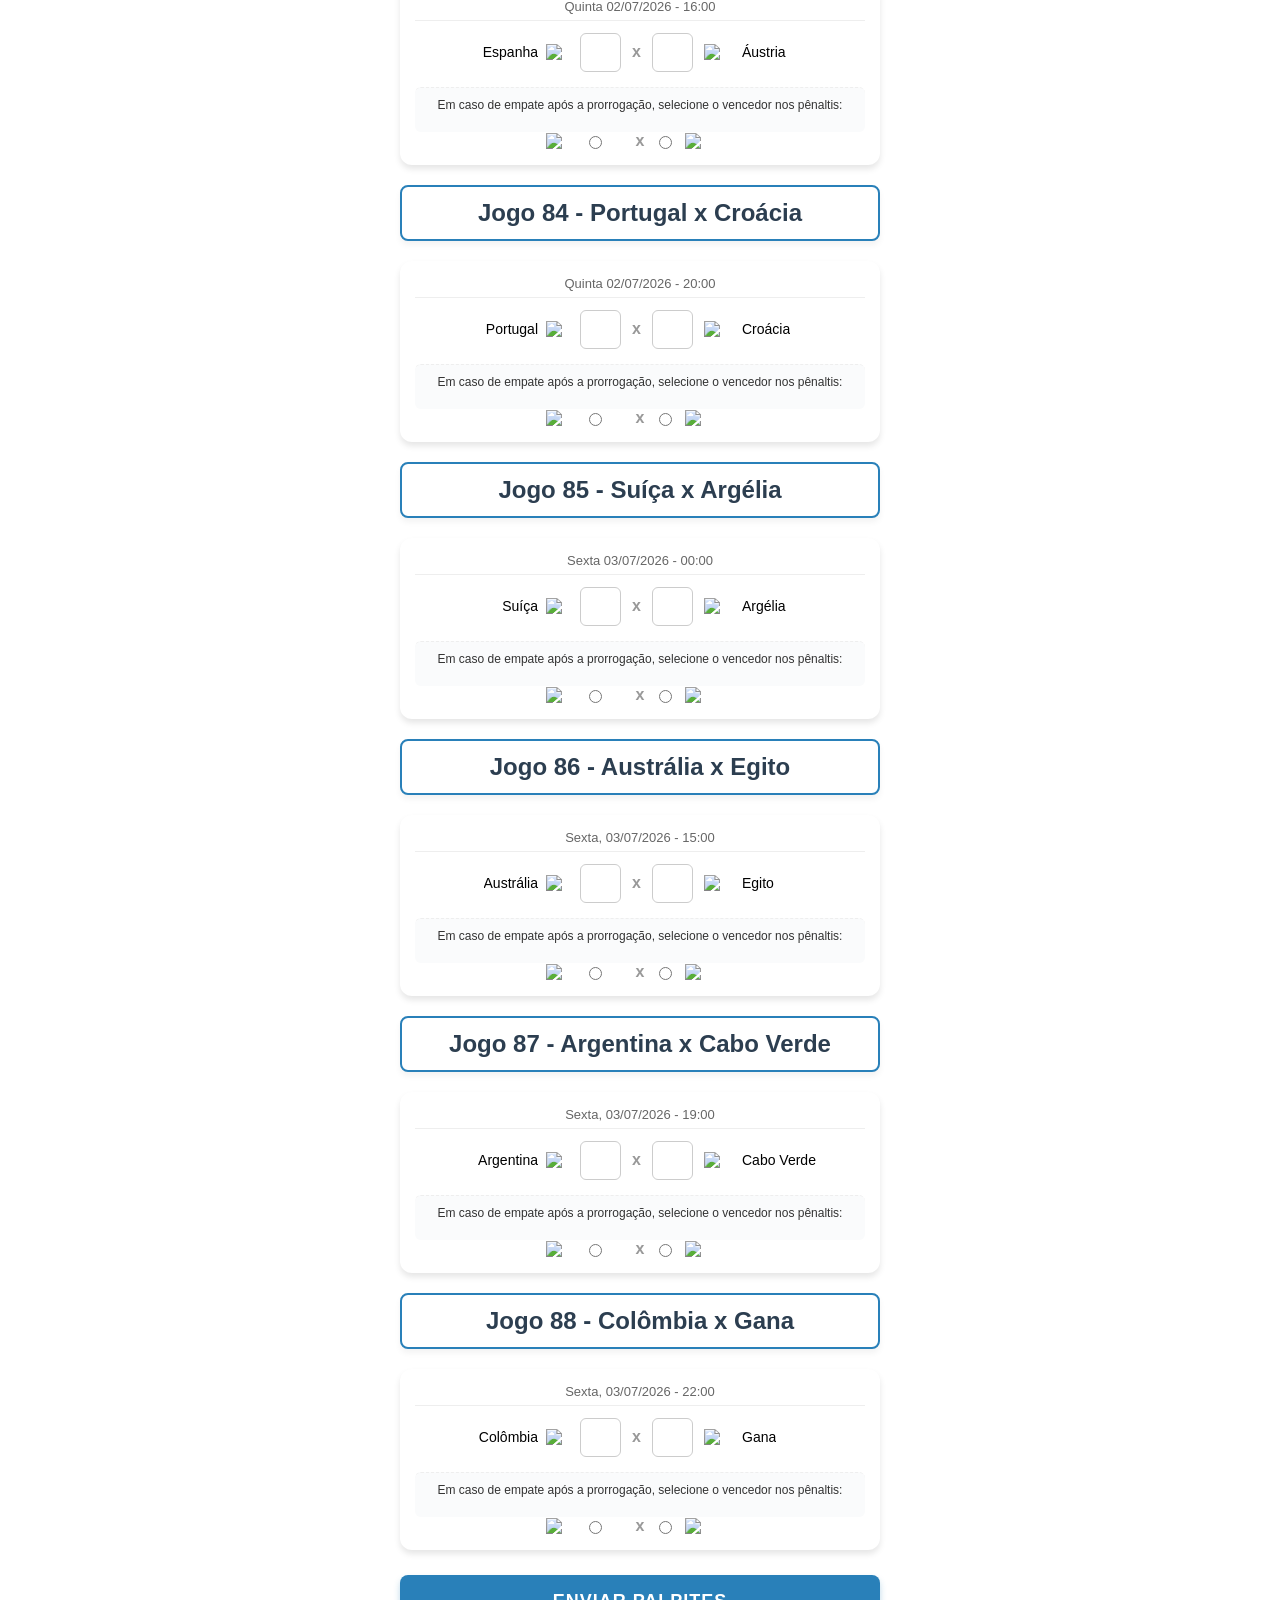
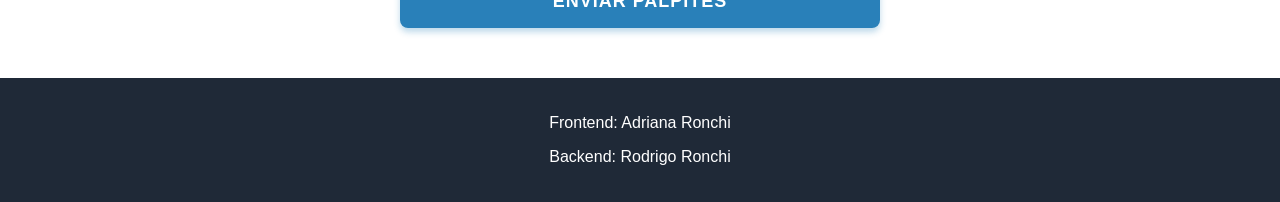
==== commit 65b3c2cc: "Add files via upload" ====
--- a/index.html
+++ b/index.html
@@ -9,13 +9,11 @@
     <link rel="stylesheet" href="style.css">
 </head>
 
-
-
 <body>
 
     <div class="container">
 
-        <form action="#" method="post" id="form-bolao-preoitavas">
+      <form action="#" method="post" id="form-bolao">
 
             <!-- TOPO REESTILIZADO -->
             <header class="cabecalho-principal">
@@ -52,8 +50,7 @@
                     <span>Em caso de empate após a prorrogação, selecione o vencedor nos
                         pênaltis:</span>
                 </div>
-                <label class="penaulti">
-                    <span>África do Sul</span>
+                <label class="penalti">
                     <img src="https://flagcdn.com/w40/za.png" class="bandeira">
                     <input type="radio" name="penaltis_73" value="África do Sul">
                 </label>
@@ -61,7 +58,6 @@
                 <label class="penalti">
                     <input type="radio" name="penaltis_73" value="Canadá">
                     <img src="https://flagcdn.com/w40/ca.png" class="bandeira">
-                    <span>Canadá</span>
                 </label>
             </div>
 
@@ -84,8 +80,7 @@
                     <span>Em caso de empate após a prorrogação, selecione o vencedor nos
                         pênaltis:</span>
                 </div>
-                <label class="penaulti">
-                    <span>Brasil</span>
+                <label class="penalti">
                     <img src="https://flagcdn.com/w40/br.png" class="bandeira">
                     <input type="radio" name="penaltis_74" value="Brasil">
                 </label>
@@ -93,7 +88,6 @@
                 <label class="penalti">
                     <input type="radio" name="penaltis_74" value="Japão">
                     <img src="https://flagcdn.com/h20/jp.png" class="bandeira">
-                    <span>Japão</span>
                 </label>
             </div>
 
@@ -116,8 +110,7 @@
                     <span>Em caso de empate após a prorrogação, selecione o vencedor nos
                         pênaltis:</span>
                 </div>
-                <label class="penaulti">
-                    <span>Alemanha</span>
+                <label class="penalti">
                     <img src="https://flagcdn.com/h20/de.png" class="bandeira">
                     <input type="radio" name="penaltis_75" value="Alemanha">
                 </label>
@@ -125,7 +118,6 @@
                 <label class="penalti">
                     <input type="radio" name="penaltis_75" value="Paraguai">
                     <img src="https://flagcdn.com/h60/py.png" class="bandeira">
-                    <span>Paraguai</span>
                 </label>
             </div>
 
@@ -148,8 +140,7 @@
                     <span>Em caso de empate após a prorrogação, selecione o vencedor nos
                         pênaltis:</span>
                 </div>
-                <label class="penaulti">
-                    <span>Holanda</span>
+                <label class="penalti">
                     <img src="https://flagcdn.com/h20/nl.png" class="bandeira">
                     <input type="radio" name="penaltis_76" value="Holanda">
                 </label>
@@ -157,7 +148,6 @@
                 <label class="penalti">
                     <input type="radio" name="penaltis_76" value="Marrocos">
                     <img src="https://flagcdn.com/w40/ma.png" class="bandeira">
-                    <span>Marrocos</span>
                 </label>
             </div>
 
@@ -180,8 +170,7 @@
                     <span>Em caso de empate após a prorrogação, selecione o vencedor nos
                         pênaltis:</span>
                 </div>
-                <label class="penaulti">
-                    <span>Costa do Marfim</span>
+                <label class="penalti">
                     <img src="https://flagcdn.com/h20/ci.png" class="bandeira">
                     <input type="radio" name="penaltis_77" value="Costa do Marfim">
                 </label>
@@ -189,7 +178,6 @@
                 <label class="penalti">
                     <input type="radio" name="penaltis_77" value="Noruega">
                     <img src="https://flagcdn.com/h20/no.png" class="bandeira">
-                    <span>Noruega</span>
                 </label>
             </div>
 
@@ -212,8 +200,7 @@
                     <span>Em caso de empate após a prorrogação, selecione o vencedor nos
                         pênaltis:</span>
                 </div>
-                <label class="penaulti">
-                    <span>França</span>
+                <label class="penalti">
                     <img src="https://flagcdn.com/h20/fr.png" class="bandeira">
                     <input type="radio" name="penaltis_78" value="França">
                 </label>
@@ -221,7 +208,6 @@
                 <label class="penalti">
                     <input type="radio" name="penaltis_78" value="Suécia">
                     <img src="https://flagcdn.com/h20/se.png" class="bandeira">
-                    <span>Suécia</span>
                 </label>
             </div>
 
@@ -244,8 +230,7 @@
                     <span>Em caso de empate após a prorrogação, selecione o vencedor nos
                         pênaltis:</span>
                 </div>
-                <label class="penaulti">
-                    <span>México</span>
+                <label class="penalti">
                     <img src="https://flagcdn.com/w40/mx.png" class="bandeira">
                     <input type="radio" name="penaltis_79" value="México">
                 </label>
@@ -253,7 +238,6 @@
                 <label class="penalti">
                     <input type="radio" name="penaltis_79" value="Equador">
                     <img src="https://flagcdn.com/h20/ec.png" class="bandeira">
-                    <span>Equador</span>
                 </label>
             </div>
 
@@ -276,8 +260,7 @@
                     <span>Em caso de empate após a prorrogação, selecione o vencedor nos
                         pênaltis:</span>
                 </div>
-                <label class="penaulti">
-                    <span>Inglaterra</span>
+                <label class="penalti">
                     <img src="https://flagcdn.com/h20/gb-eng.png" class="bandeira">
                     <input type="radio" name="penaltis_80" value="Inglaterra">
                 </label>
@@ -285,7 +268,6 @@
                 <label class="penalti">
                     <input type="radio" name="penaltis_80" value="RD Congo">
                     <img src="https://flagcdn.com/h20/cd.png" class="bandeira">
-                    <span>RD Congo</span>
                 </label>
             </div>
 
@@ -308,8 +290,7 @@
                     <span>Em caso de empate após a prorrogação, selecione o vencedor nos
                         pênaltis:</span>
                 </div>
-                <label class="penaulti">
-                    <span>Bélgica</span>
+                <label class="penalti">
                     <img src="https://flagcdn.com/h20/be.png" class="bandeira">
                     <input type="radio" name="penaltis_81" value="Bélgica">
                 </label>
@@ -317,7 +298,6 @@
                 <label class="penalti">
                     <input type="radio" name="penaltis_81" value="Senegal">
                     <img src="https://flagcdn.com/h20/sn.png" class="bandeira">
-                    <span>Senegal</span>
                 </label>
             </div>
 
@@ -340,8 +320,7 @@
                     <span>Em caso de empate após a prorrogação, selecione o vencedor nos
                         pênaltis:</span>
                 </div>
-                <label class="penaulti">
-                    <span>Estados Unidos</span>
+                <label class="penalti">
                     <img src="https://flagcdn.com/h20/us.png" class="bandeira">
                     <input type="radio" name="penaltis_82" value="Estados Unidos">
                 </label>
@@ -349,7 +328,6 @@
                 <label class="penalti">
                     <input type="radio" name="penaltis_82" value="Bósnia e Herzegovina">
                     <img src="https://flagcdn.com/w40/ba.png" class="bandeira">
-                    <span>Bósnia e Herzegovina</span>
                 </label>
             </div>
 
@@ -372,8 +350,7 @@
                     <span>Em caso de empate após a prorrogação, selecione o vencedor nos
                         pênaltis:</span>
                 </div>
-                <label class="penaulti">
-                    <span>Espanha</span>
+                <label class="penalti">
                     <img src="https://flagcdn.com/h20/es.png" class="bandeira">
                     <input type="radio" name="penaltis_83" value="Espanha">
                 </label>
@@ -381,7 +358,6 @@
                 <label class="penalti">
                     <input type="radio" name="penaltis_83" value="Áustria">
                     <img src="https://flagcdn.com/h20/at.png" class="bandeira">
-                    <span>Áustria</span>
                 </label>
             </div>
 
@@ -404,8 +380,7 @@
                     <span>Em caso de empate após a prorrogação, selecione o vencedor nos
                         pênaltis:</span>
                 </div>
-                <label class="penaulti">
-                    <span>Portugal</span>
+                <label class="penalti">
                     <img src="https://flagcdn.com/h20/pt.png" class="bandeira">
                     <input type="radio" name="penaltis_84" value="Portugal">
                 </label>
@@ -413,7 +388,6 @@
                 <label class="penalti">
                     <input type="radio" name="penaltis_84" value="Croácia">
                     <img src="https://flagcdn.com/h20/hr.png" class="bandeira">
-                    <span>Croácia</span>
                 </label>
             </div>
 
@@ -436,8 +410,7 @@
                     <span>Em caso de empate após a prorrogação, selecione o vencedor nos
                         pênaltis:</span>
                 </div>
-                <label class="penaulti">
-                    <span>Suíça</span>
+                <label class="penalti">
                     <img src="https://flagcdn.com/w40/ch.png" class="bandeira">
                     <input type="radio" name="penaltis_85" value="Suíça">
                 </label>
@@ -445,7 +418,6 @@
                 <label class="penalti">
                     <input type="radio" name="penaltis_85" value="Argélia">
                     <img src="https://flagcdn.com/h20/dz.png" class="bandeira">
-                    <span>Argélia</span>
                 </label>
             </div>
 
@@ -468,8 +440,7 @@
                     <span>Em caso de empate após a prorrogação, selecione o vencedor nos
                         pênaltis:</span>
                 </div>
-                <label class="penaulti">
-                    <span>Austrália</span>
+                <label class="penalti">
                     <img src="https://flagcdn.com/h20/au.png" class="bandeira">
                     <input type="radio" name="penaltis_86" value="Austrália">
                 </label>
@@ -477,7 +448,6 @@
                 <label class="penalti">
                     <input type="radio" name="penaltis_86" value="Egito">
                     <img src="https://flagcdn.com/w20/eg.png" class="bandeira">
-                    <span>Egito</span>
                 </label>
             </div>
 
@@ -500,8 +470,7 @@
                     <span>Em caso de empate após a prorrogação, selecione o vencedor nos
                         pênaltis:</span>
                 </div>
-                <label class="penaulti">
-                    <span>Argentina</span>
+                <label class="penalti">
                     <img src="https://flagcdn.com/h20/ar.png" class="bandeira">
                     <input type="radio" name="penaltis_87" value="Argentina">
                 </label>
@@ -509,7 +478,6 @@
                 <label class="penalti">
                     <input type="radio" name="penaltis_87" value="Cabo Verde">
                     <img src="https://flagcdn.com/h20/cv.png" class="bandeira">
-                    <span>Cabo Verde</span>
                 </label>
             </div>
 
@@ -532,8 +500,7 @@
                     <span>Em caso de empate após a prorrogação, selecione o vencedor nos
                         pênaltis:</span>
                 </div>
-                <label class="penaulti">
-                    <span>Colômbia</span>
+                <label class="penalti">
                     <img src="https://flagcdn.com/h20/co.png" class="bandeira">
                     <input type="radio" name="penaltis_88" value="Colômbia">
                 </label>
@@ -541,7 +508,6 @@
                 <label class="penalti">
                     <input type="radio" name="penaltis_88" value="Gana">
                     <img src="https://flagcdn.com/h20/gh.png" class="bandeira">
-                    <span>Gana</span>
                 </label>
             </div>
 
@@ -586,7 +552,7 @@
             });
 
             try {
-                const resposta = await fetch("https://script.google.com/macros/s/AKfycbzwiI1jvRr_4sOEXU-rvjRC87A_603EOsMR59U7cGkMD0xaRLn83I8tT8C55k2_USt9/exec", {
+                const resposta = await fetch("https://script.google.com/macros/s/AKfycbyqgFXKznjeI7w5FoquDCAD1QZrm1t5IyGrdXT8wvboDh3S25Bqy0wnxSYjvlY-M_v8/exec", {
                     method: "POST",
                     body: JSON.stringify(objeto)
                 });
@@ -608,42 +574,6 @@
         });
     </script>
 
-
-    <script>
-        const form = document.getElementById('form-bolao-preoitavas');
-        const STORAGE_KEY = 'dadosFormulario';
-
-        // Restaurar dados ao abrir a página
-        window.addEventListener('load', () => {
-            const dadosSalvos = localStorage.getItem(STORAGE_KEY);
-
-            if (dadosSalvos) {
-                const dados = JSON.parse(dadosSalvos);
-
-                Object.keys(dados).forEach(nomeCampo => {
-                    const campo = form.elements[nomeCampo];
-
-                    if (campo) {
-                        campo.value = dados[nomeCampo];
-                    }
-                });
-            }
-        });
-
-        // Salvar automaticamente enquanto digita
-        form.addEventListener('input', () => {
-            const dados = {};
-
-            Array.from(form.elements).forEach(campo => {
-                if (campo.name) {
-                    dados[campo.name] = campo.value;
-                }
-            });
-
-            localStorage.setItem(STORAGE_KEY, JSON.stringify(dados));
-        });
-    </script>
-
 </body>
 
 </html>
--- a/style.css
+++ b/style.css
@@ -1,7 +1,6 @@
 /* --- CONFIGURAÇÕES GERAIS --- */
 body {
     font-family: Arial, sans-serif;
-    #2471a3; /* Azul um pouco mais escuro */
     margin: 0;
     padding: 15px;
     padding-bottom: 0px;
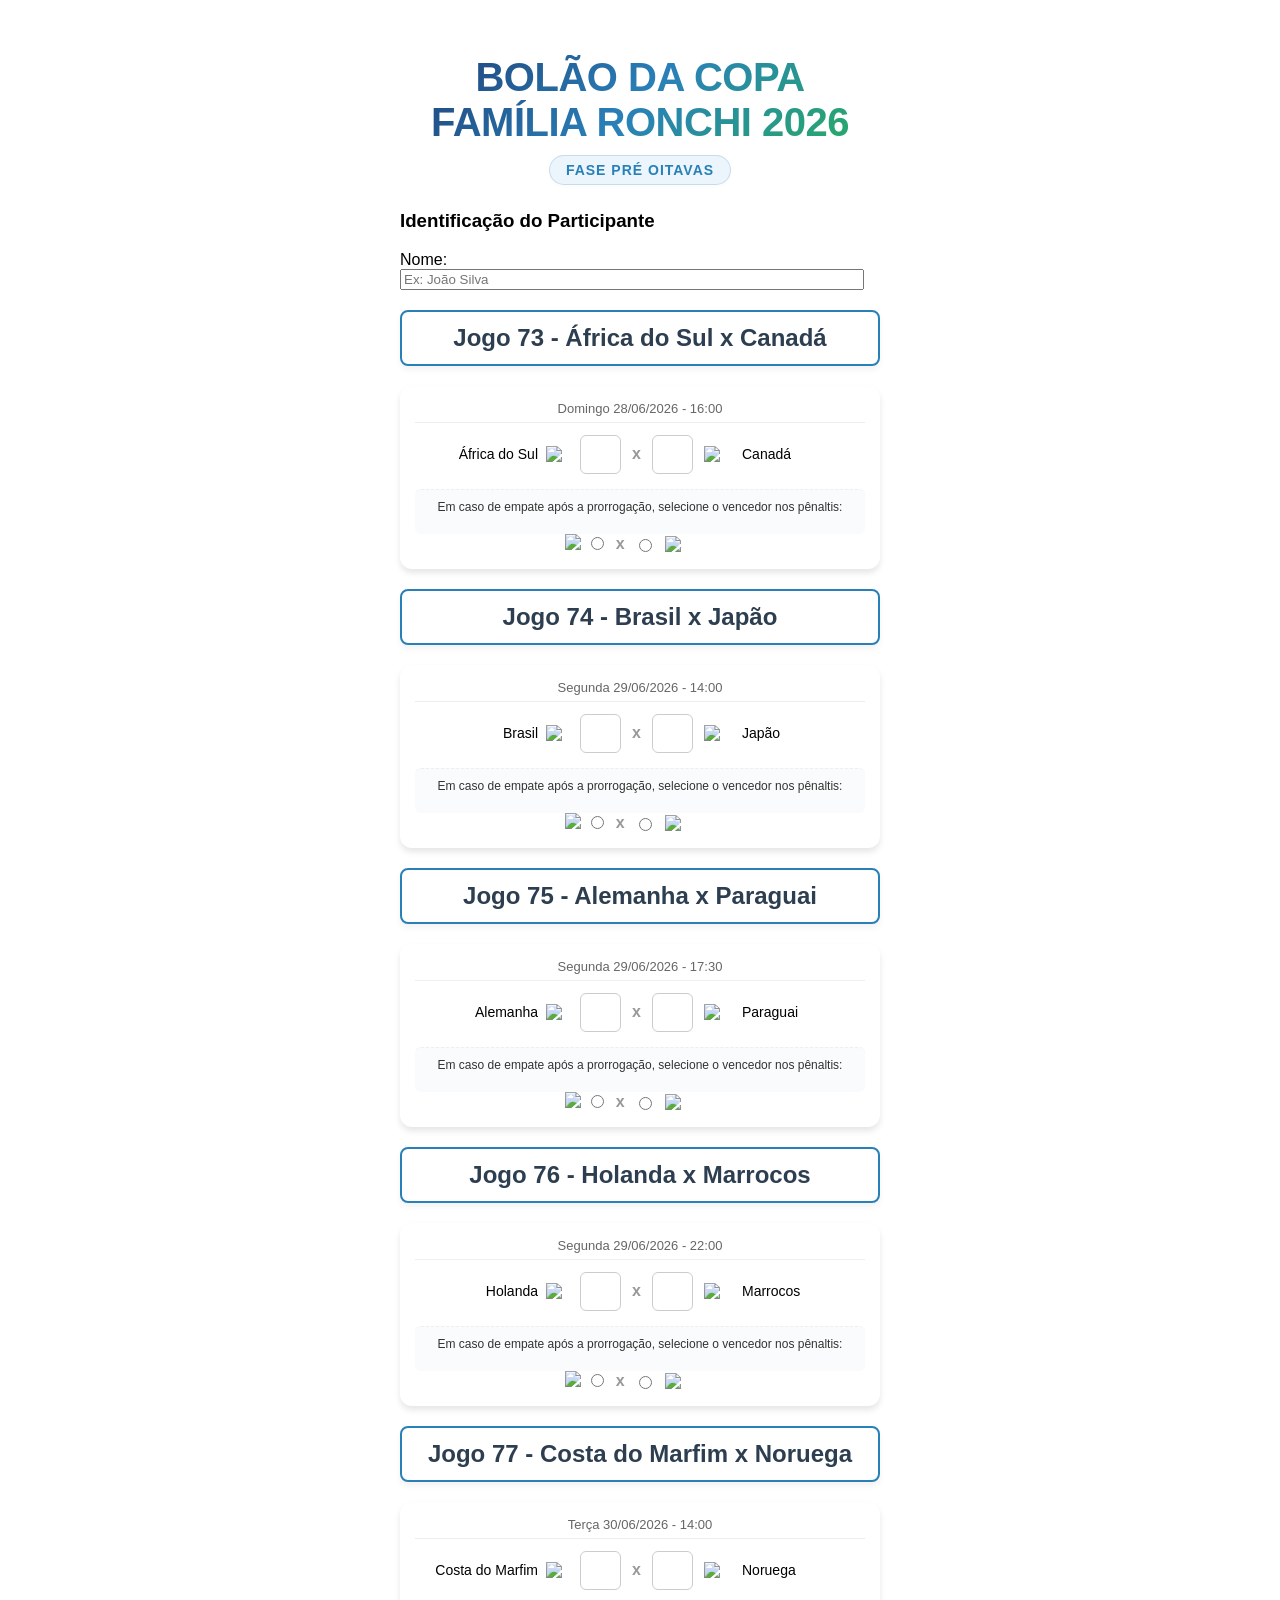
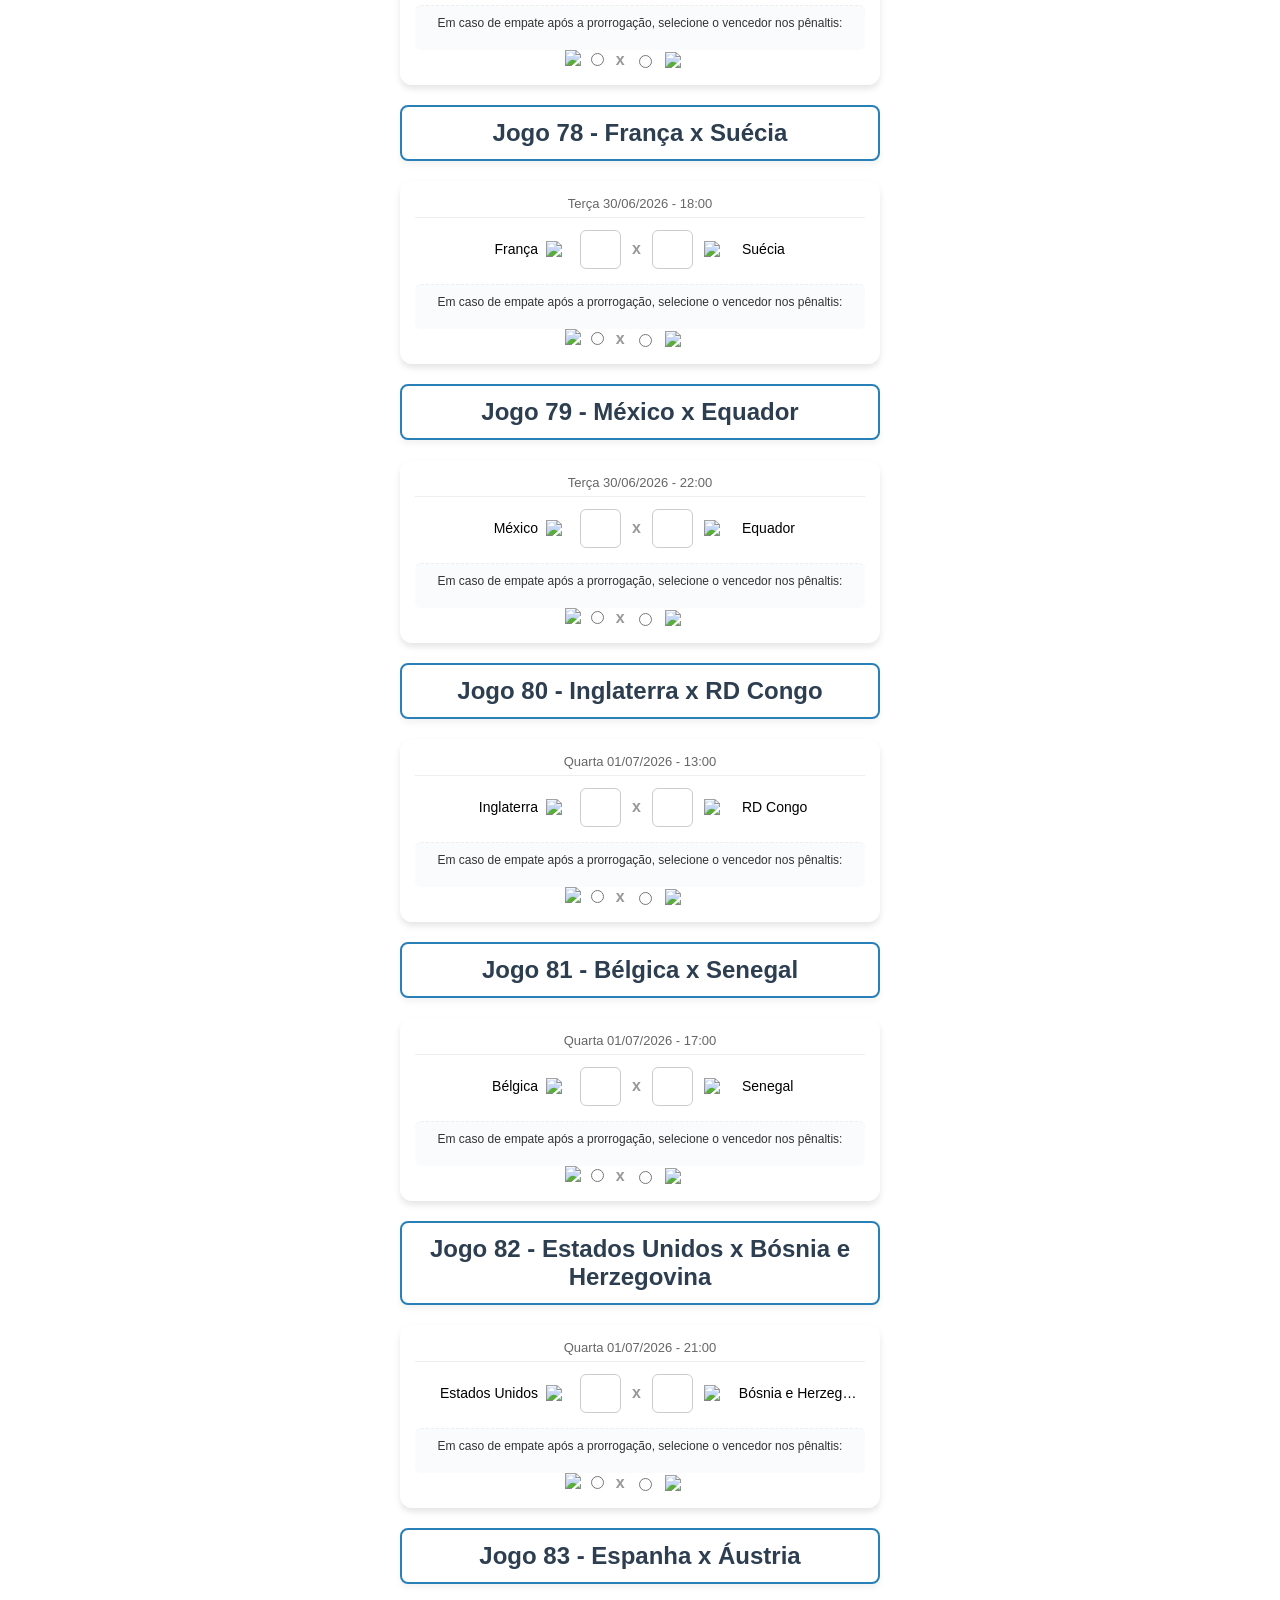
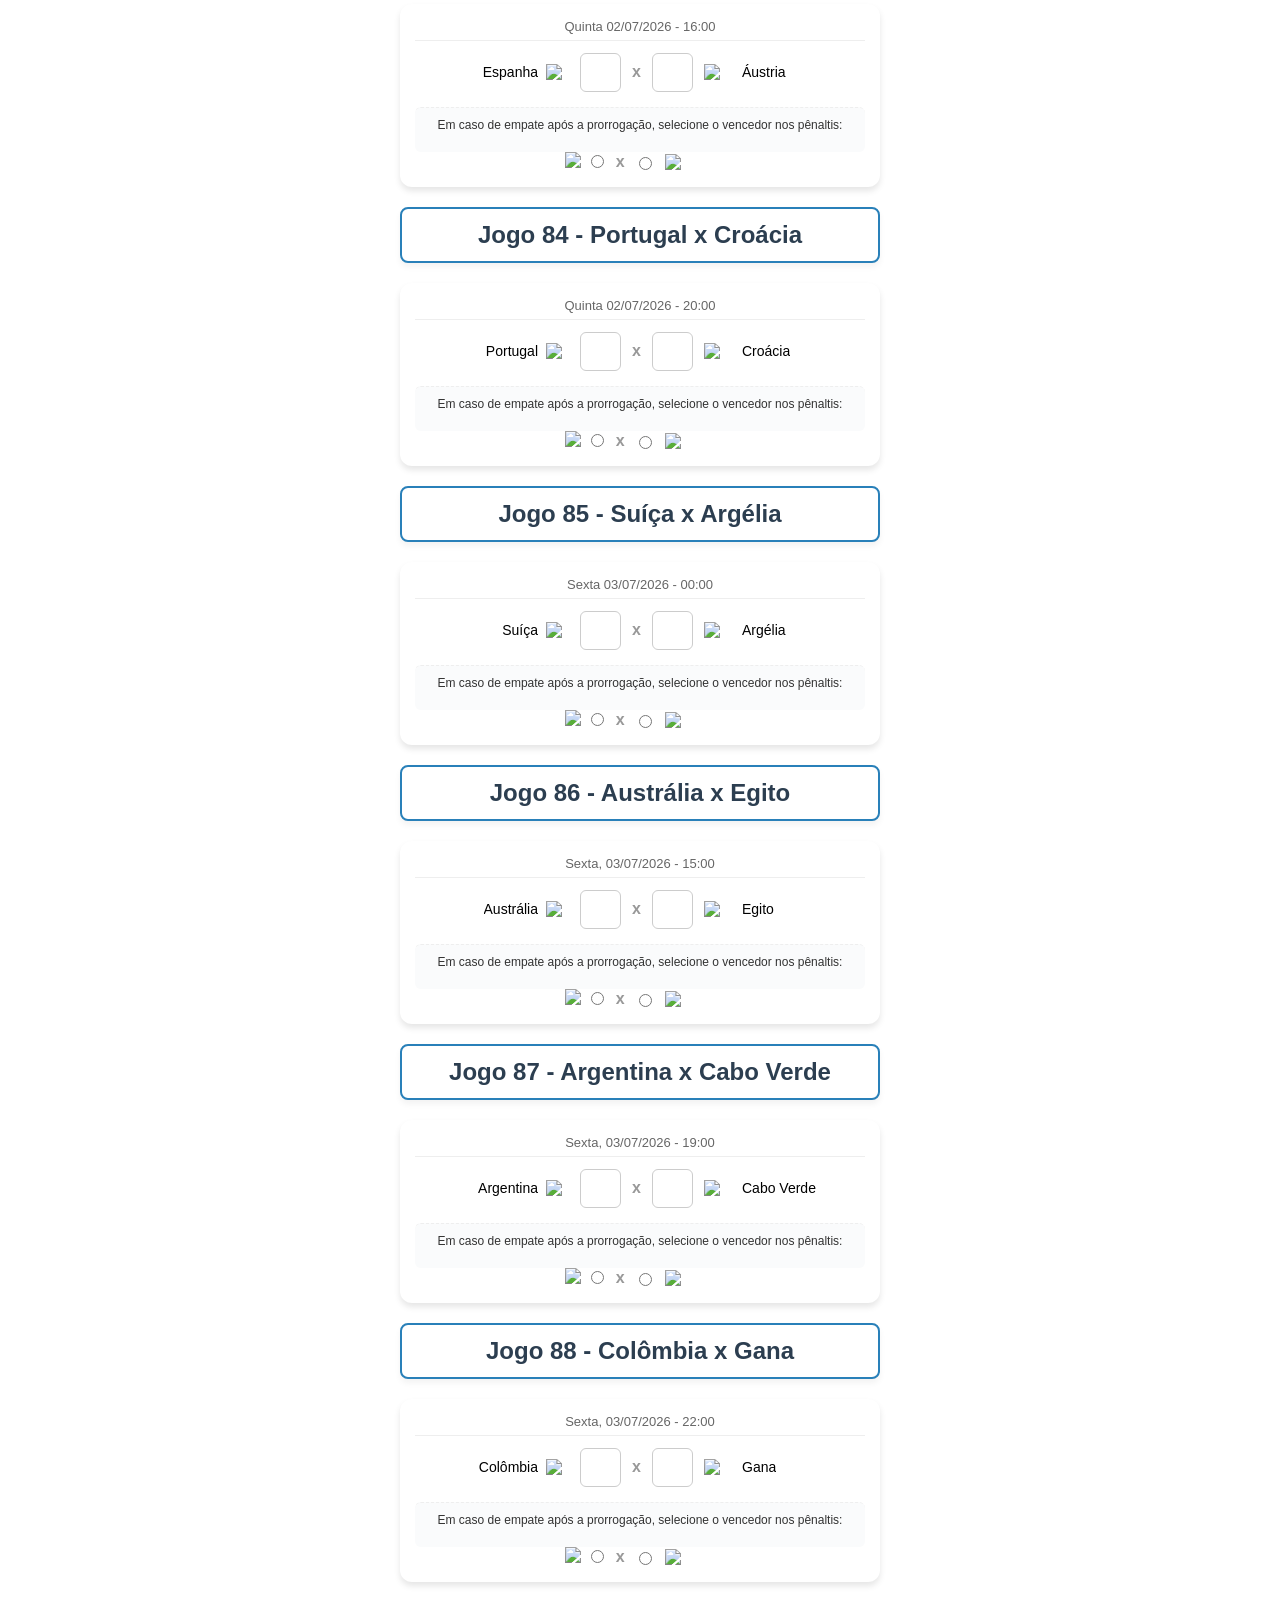
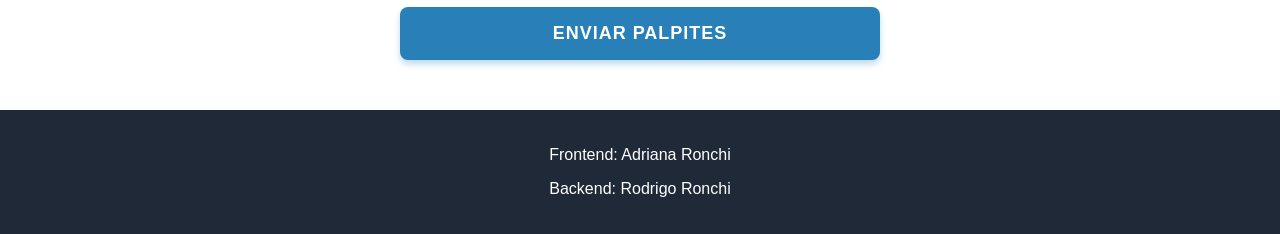
==== commit d563b25a: "Add files via upload" ====
--- a/index.html
+++ b/index.html
@@ -50,7 +50,7 @@
                     <span>Em caso de empate após a prorrogação, selecione o vencedor nos
                         pênaltis:</span>
                 </div>
-                <label class="penalti">
+                <label class="penaulti">
                     <img src="https://flagcdn.com/w40/za.png" class="bandeira">
                     <input type="radio" name="penaltis_73" value="África do Sul">
                 </label>
@@ -80,7 +80,7 @@
                     <span>Em caso de empate após a prorrogação, selecione o vencedor nos
                         pênaltis:</span>
                 </div>
-                <label class="penalti">
+                <label class="penaulti">
                     <img src="https://flagcdn.com/w40/br.png" class="bandeira">
                     <input type="radio" name="penaltis_74" value="Brasil">
                 </label>
@@ -110,7 +110,7 @@
                     <span>Em caso de empate após a prorrogação, selecione o vencedor nos
                         pênaltis:</span>
                 </div>
-                <label class="penalti">
+                <label class="penaulti">
                     <img src="https://flagcdn.com/h20/de.png" class="bandeira">
                     <input type="radio" name="penaltis_75" value="Alemanha">
                 </label>
@@ -140,7 +140,7 @@
                     <span>Em caso de empate após a prorrogação, selecione o vencedor nos
                         pênaltis:</span>
                 </div>
-                <label class="penalti">
+                <label class="penaulti">
                     <img src="https://flagcdn.com/h20/nl.png" class="bandeira">
                     <input type="radio" name="penaltis_76" value="Holanda">
                 </label>
@@ -170,7 +170,7 @@
                     <span>Em caso de empate após a prorrogação, selecione o vencedor nos
                         pênaltis:</span>
                 </div>
-                <label class="penalti">
+                <label class="penaulti">
                     <img src="https://flagcdn.com/h20/ci.png" class="bandeira">
                     <input type="radio" name="penaltis_77" value="Costa do Marfim">
                 </label>
@@ -200,7 +200,7 @@
                     <span>Em caso de empate após a prorrogação, selecione o vencedor nos
                         pênaltis:</span>
                 </div>
-                <label class="penalti">
+                <label class="penaulti">
                     <img src="https://flagcdn.com/h20/fr.png" class="bandeira">
                     <input type="radio" name="penaltis_78" value="França">
                 </label>
@@ -230,7 +230,7 @@
                     <span>Em caso de empate após a prorrogação, selecione o vencedor nos
                         pênaltis:</span>
                 </div>
-                <label class="penalti">
+                <label class="penaulti">
                     <img src="https://flagcdn.com/w40/mx.png" class="bandeira">
                     <input type="radio" name="penaltis_79" value="México">
                 </label>
@@ -260,7 +260,7 @@
                     <span>Em caso de empate após a prorrogação, selecione o vencedor nos
                         pênaltis:</span>
                 </div>
-                <label class="penalti">
+                <label class="penaulti">
                     <img src="https://flagcdn.com/h20/gb-eng.png" class="bandeira">
                     <input type="radio" name="penaltis_80" value="Inglaterra">
                 </label>
@@ -290,7 +290,7 @@
                     <span>Em caso de empate após a prorrogação, selecione o vencedor nos
                         pênaltis:</span>
                 </div>
-                <label class="penalti">
+                <label class="penaulti">
                     <img src="https://flagcdn.com/h20/be.png" class="bandeira">
                     <input type="radio" name="penaltis_81" value="Bélgica">
                 </label>
@@ -320,7 +320,7 @@
                     <span>Em caso de empate após a prorrogação, selecione o vencedor nos
                         pênaltis:</span>
                 </div>
-                <label class="penalti">
+                <label class="penaulti">
                     <img src="https://flagcdn.com/h20/us.png" class="bandeira">
                     <input type="radio" name="penaltis_82" value="Estados Unidos">
                 </label>
@@ -350,7 +350,7 @@
                     <span>Em caso de empate após a prorrogação, selecione o vencedor nos
                         pênaltis:</span>
                 </div>
-                <label class="penalti">
+                <label class="penaulti">
                     <img src="https://flagcdn.com/h20/es.png" class="bandeira">
                     <input type="radio" name="penaltis_83" value="Espanha">
                 </label>
@@ -380,7 +380,7 @@
                     <span>Em caso de empate após a prorrogação, selecione o vencedor nos
                         pênaltis:</span>
                 </div>
-                <label class="penalti">
+                <label class="penaulti">
                     <img src="https://flagcdn.com/h20/pt.png" class="bandeira">
                     <input type="radio" name="penaltis_84" value="Portugal">
                 </label>
@@ -410,7 +410,7 @@
                     <span>Em caso de empate após a prorrogação, selecione o vencedor nos
                         pênaltis:</span>
                 </div>
-                <label class="penalti">
+                <label class="penaulti">
                     <img src="https://flagcdn.com/w40/ch.png" class="bandeira">
                     <input type="radio" name="penaltis_85" value="Suíça">
                 </label>
@@ -440,7 +440,7 @@
                     <span>Em caso de empate após a prorrogação, selecione o vencedor nos
                         pênaltis:</span>
                 </div>
-                <label class="penalti">
+                <label class="penaulti">
                     <img src="https://flagcdn.com/h20/au.png" class="bandeira">
                     <input type="radio" name="penaltis_86" value="Austrália">
                 </label>
@@ -470,7 +470,7 @@
                     <span>Em caso de empate após a prorrogação, selecione o vencedor nos
                         pênaltis:</span>
                 </div>
-                <label class="penalti">
+                <label class="penaulti">
                     <img src="https://flagcdn.com/h20/ar.png" class="bandeira">
                     <input type="radio" name="penaltis_87" value="Argentina">
                 </label>
@@ -500,7 +500,7 @@
                     <span>Em caso de empate após a prorrogação, selecione o vencedor nos
                         pênaltis:</span>
                 </div>
-                <label class="penalti">
+                <label class="penaulti">
                     <img src="https://flagcdn.com/h20/co.png" class="bandeira">
                     <input type="radio" name="penaltis_88" value="Colômbia">
                 </label>
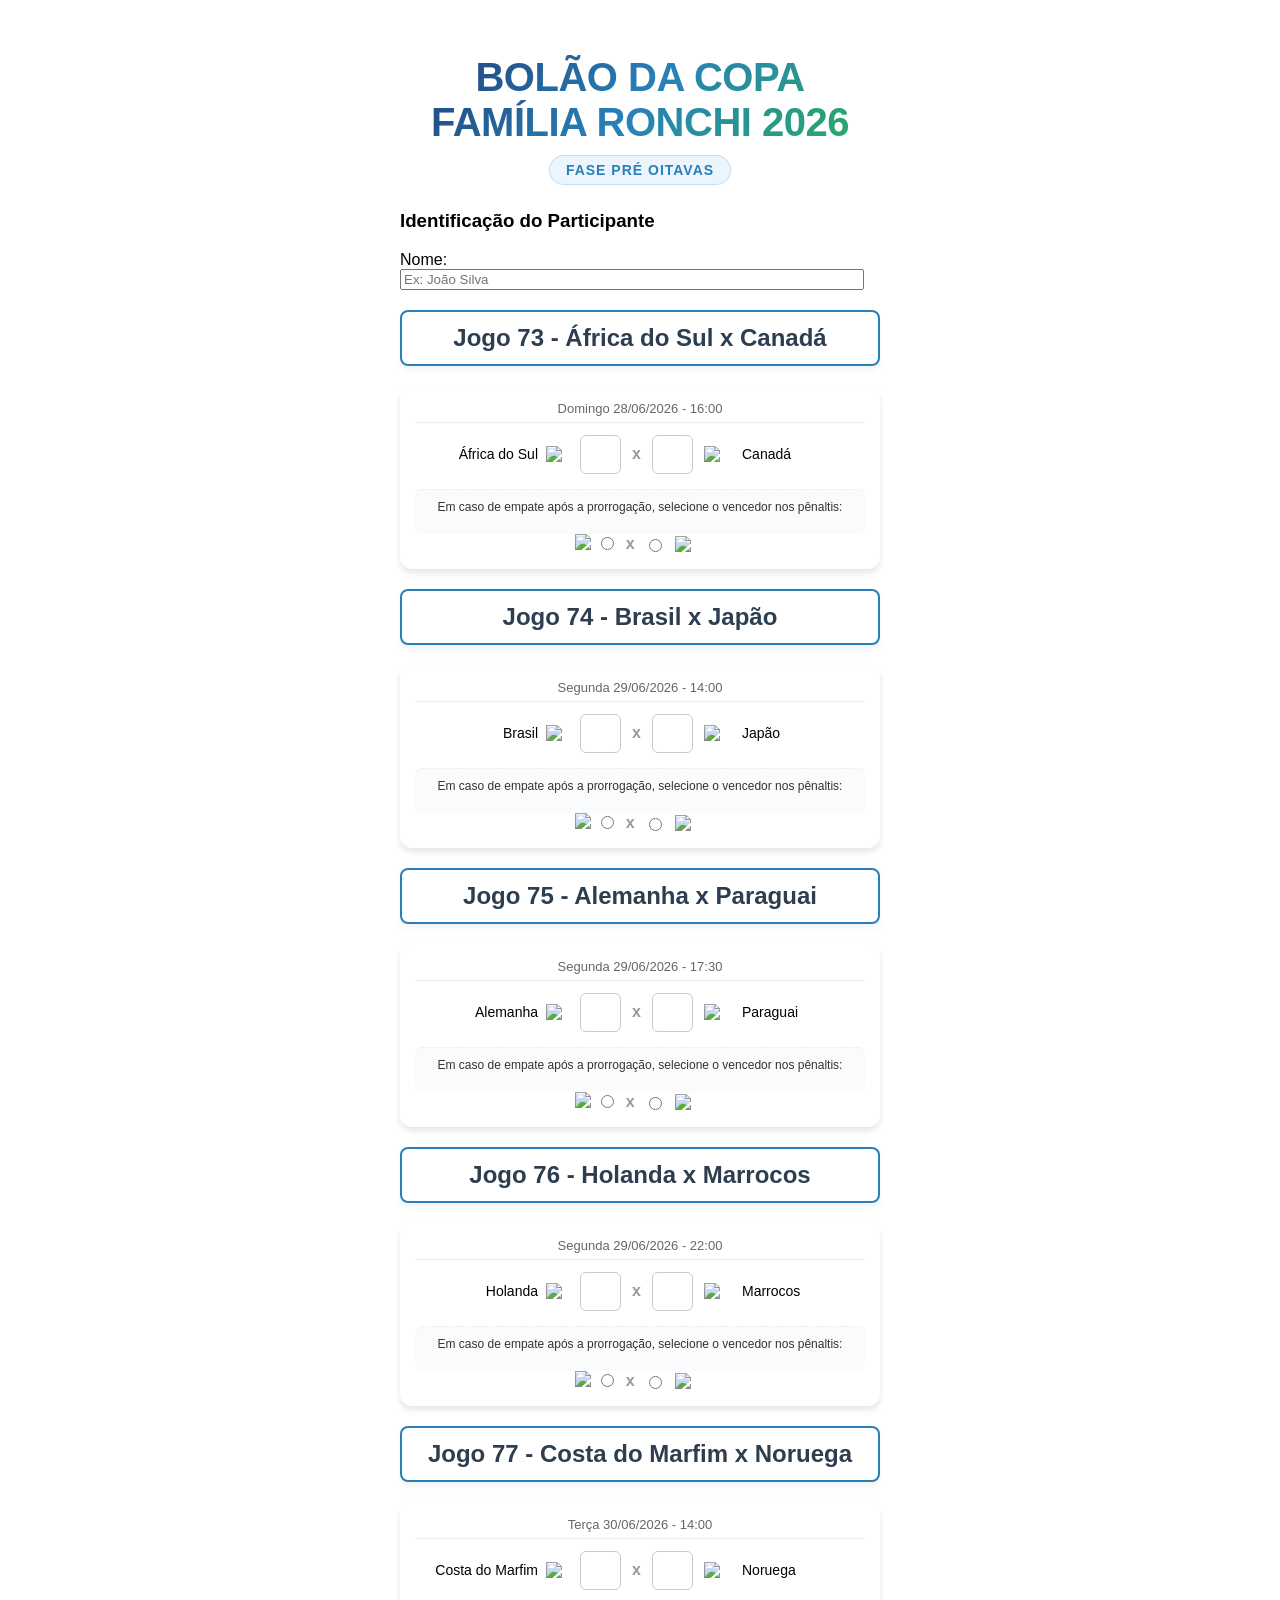
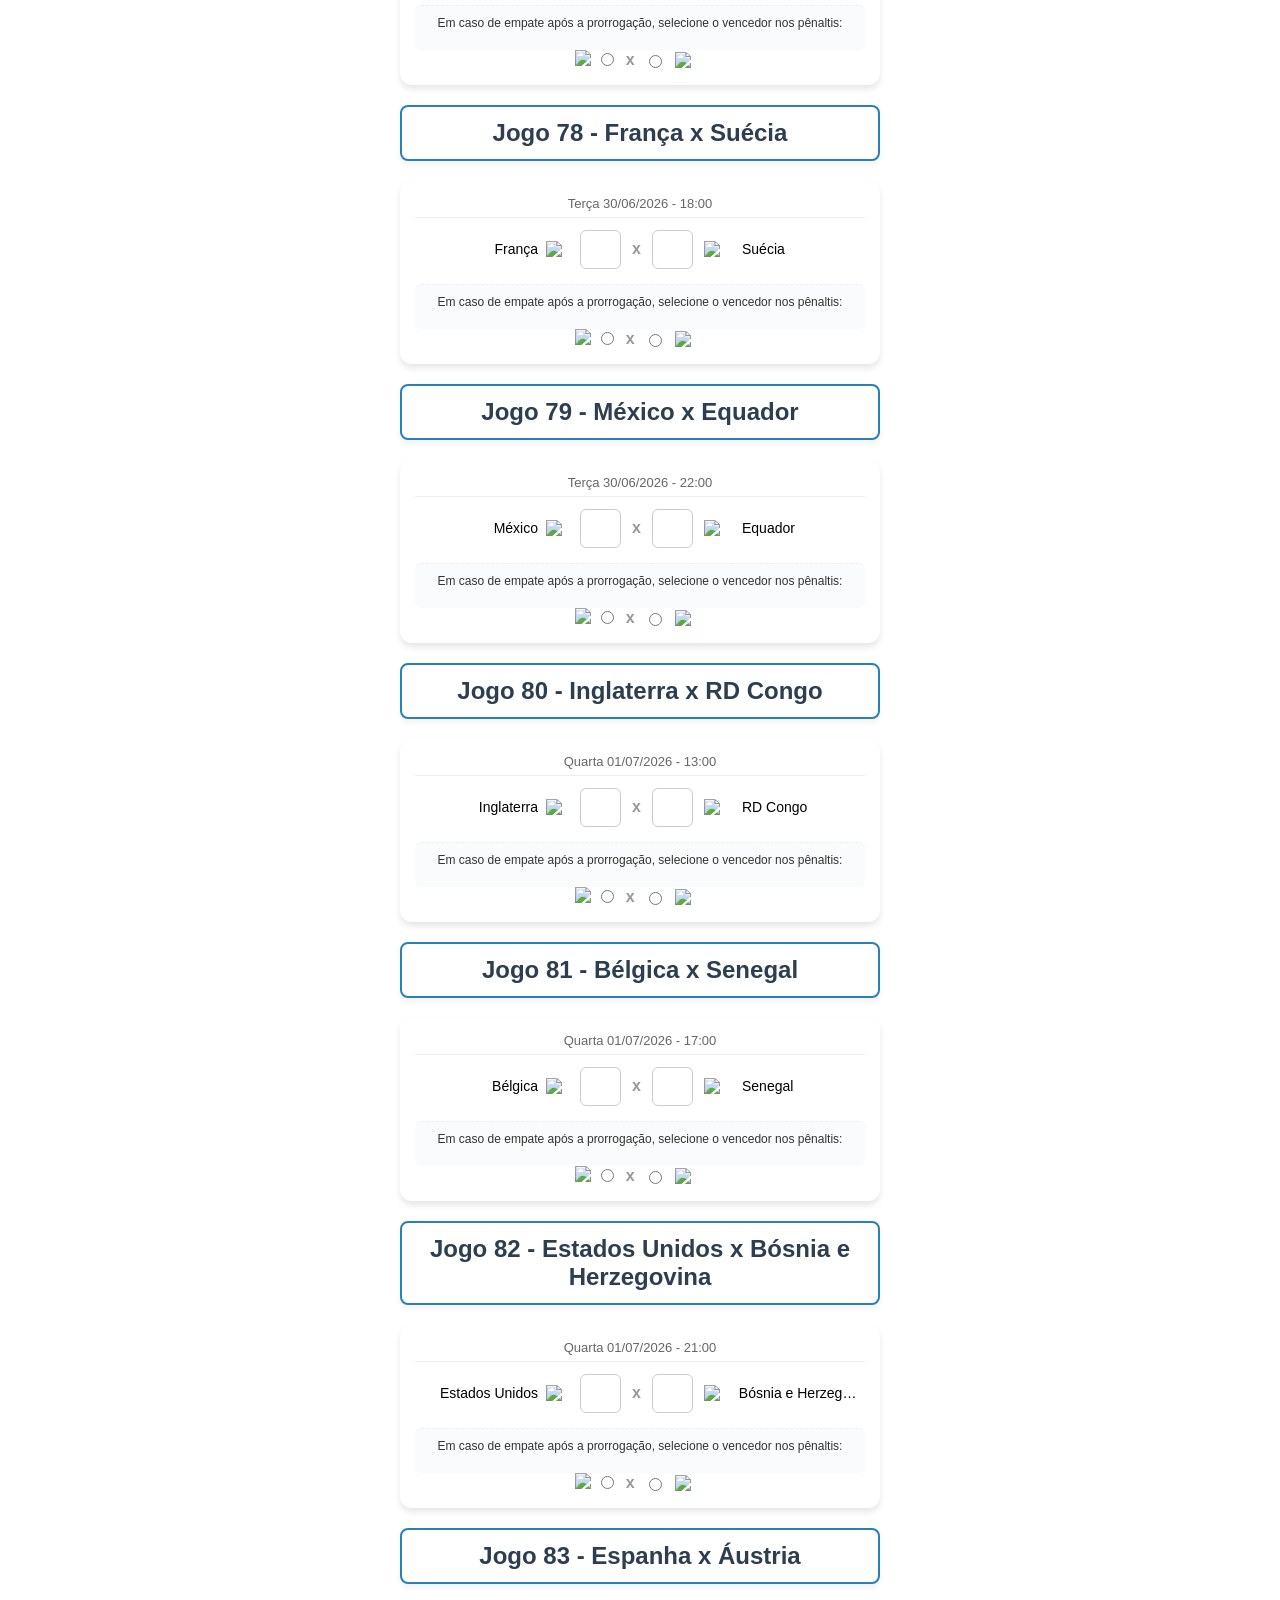
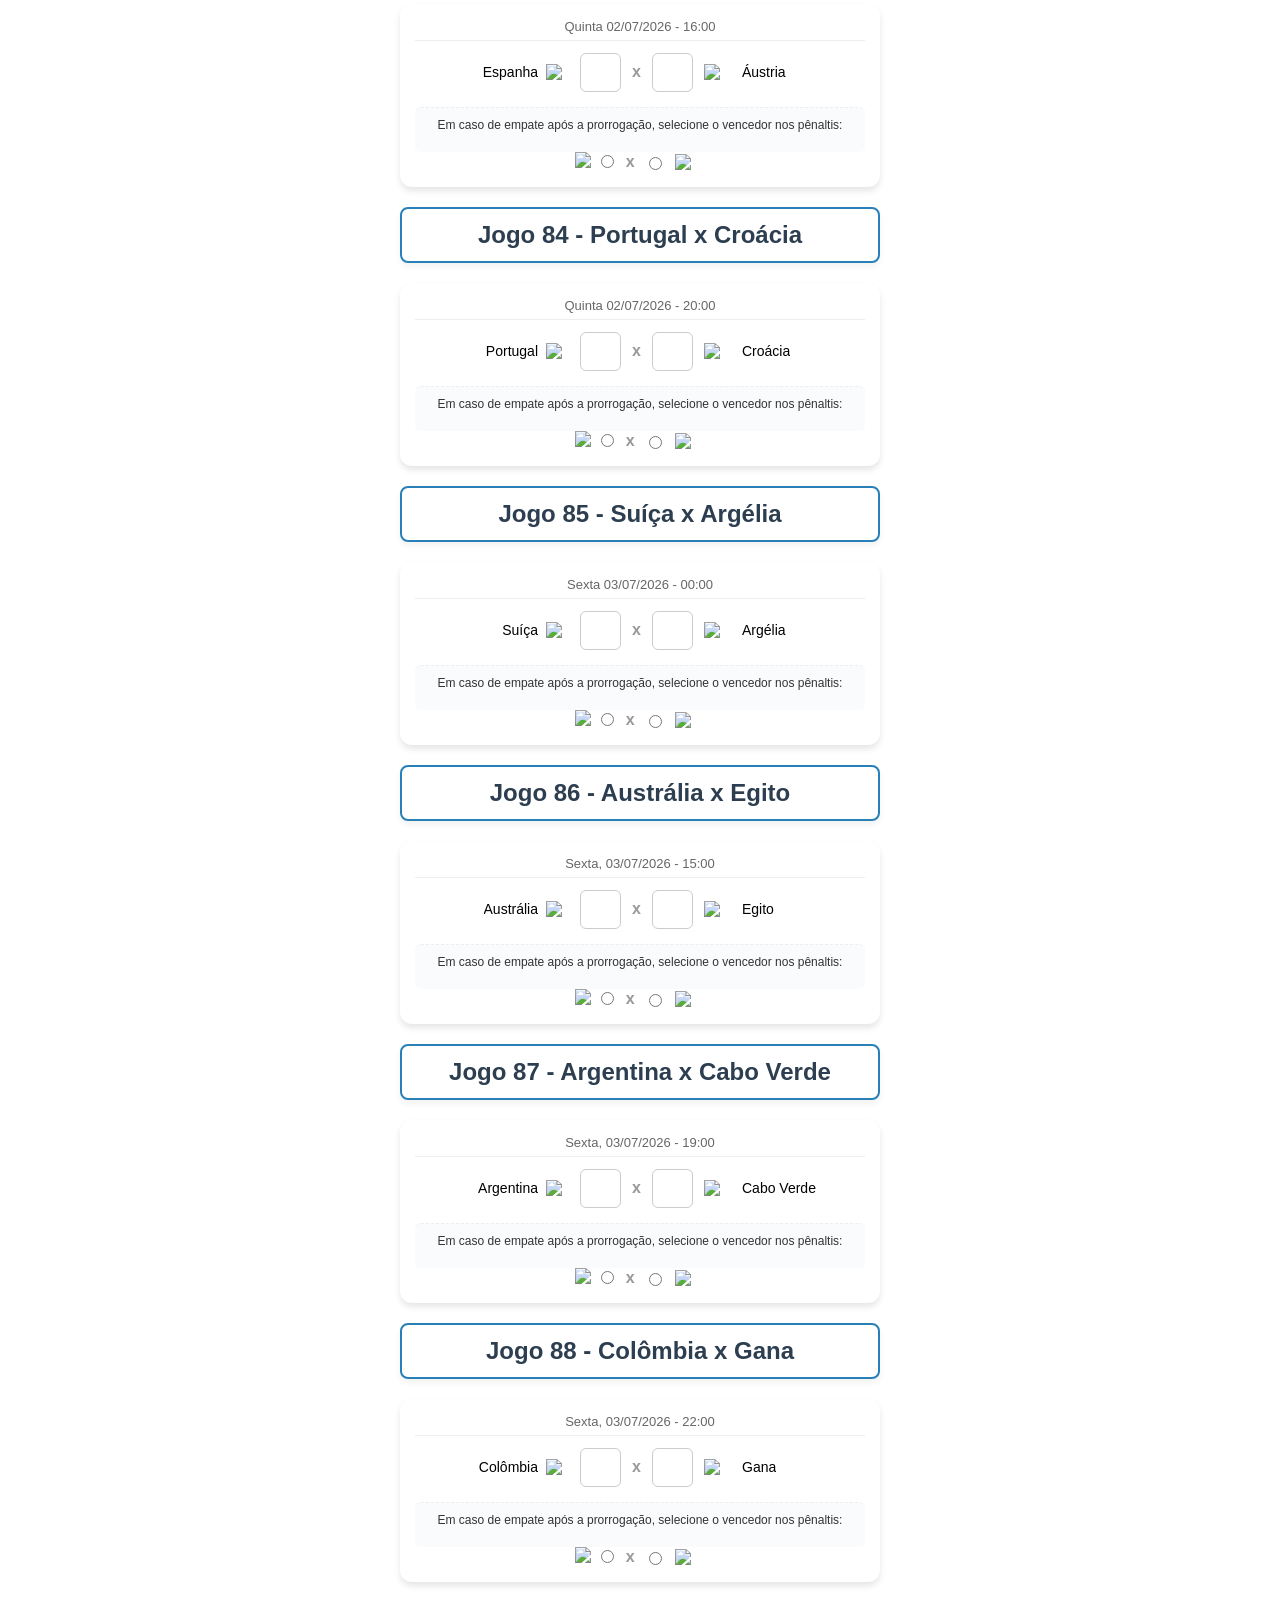
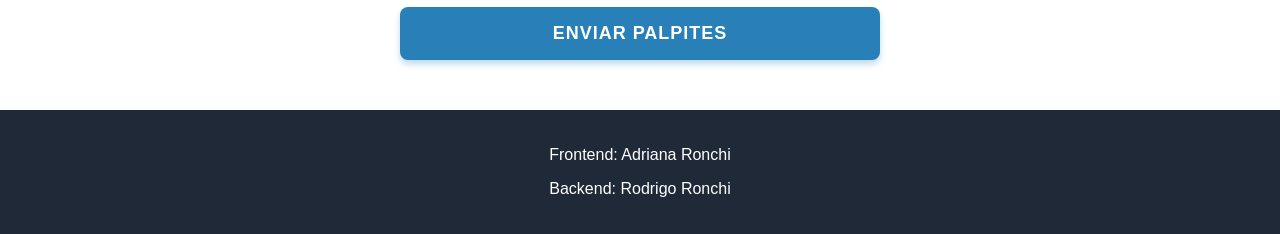
==== commit a235e82f: "Add files via upload" ====
--- a/index.html
+++ b/index.html
@@ -552,7 +552,7 @@
             });
 
             try {
-                const resposta = await fetch("https://script.google.com/macros/s/AKfycbyqgFXKznjeI7w5FoquDCAD1QZrm1t5IyGrdXT8wvboDh3S25Bqy0wnxSYjvlY-M_v8/exec", {
+                const resposta = await fetch("https://script.google.com/macros/s/AKfycbxKNLXX_E6f7eBeE4ZLuJj9-E0OXH6rSQMWDunswKJxGUounDs3xIwpeXEo0xI-qnLG/exec", {
                     method: "POST",
                     body: JSON.stringify(objeto)
                 });
--- a/style.css
+++ b/style.css
@@ -1,6 +1,7 @@
 /* --- CONFIGURAÇÕES GERAIS --- */
 body {
     font-family: Arial, sans-serif;
+    #2471a3; /* Azul um pouco mais escuro */
     margin: 0;
     padding: 15px;
     padding-bottom: 0px;
@@ -171,7 +172,6 @@
     display: inline-flex;
     align-items: center;
     gap: 8px;
-    margin-right: 20px;
     cursor: pointer;
 }
 
@@ -339,7 +339,7 @@
     }
     
     .placar input {
-        font-size: 10px;
+        font-size: 7px;
         width: 12px;
         height: 12px;
     }
